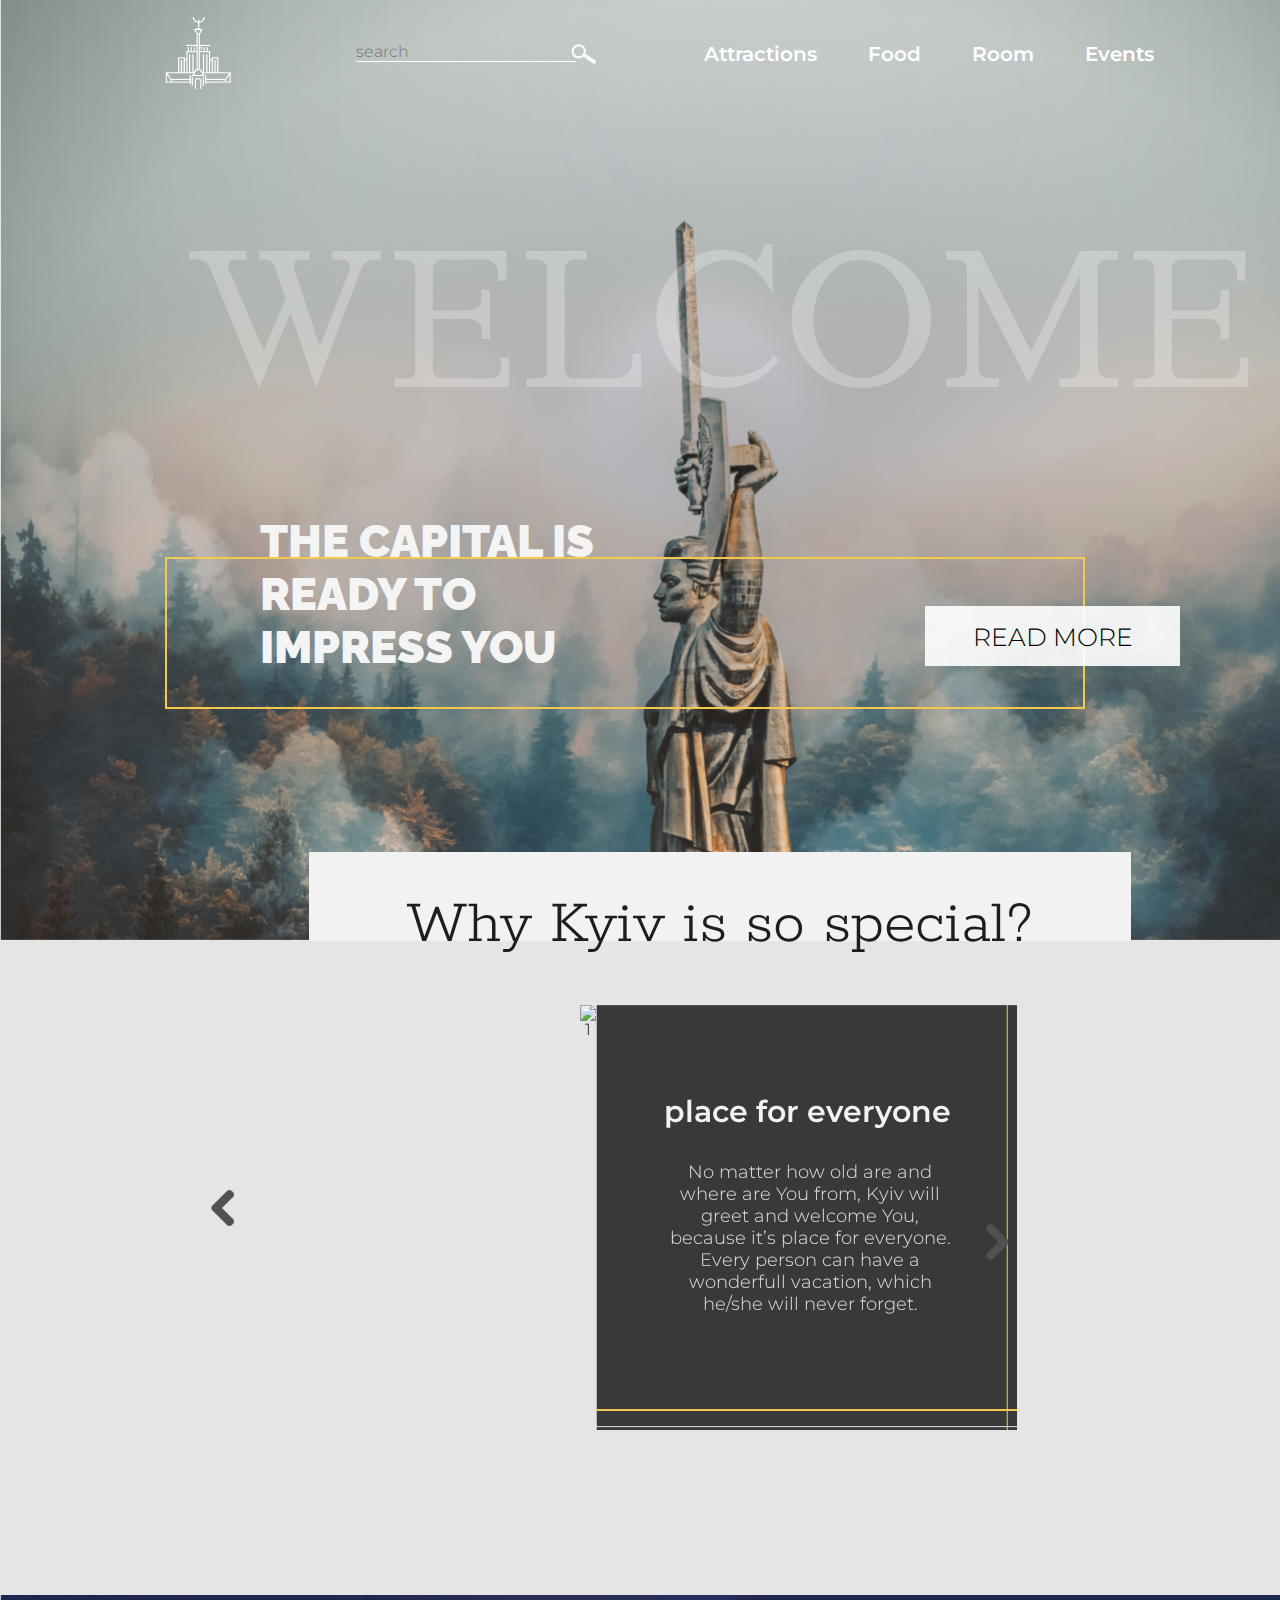
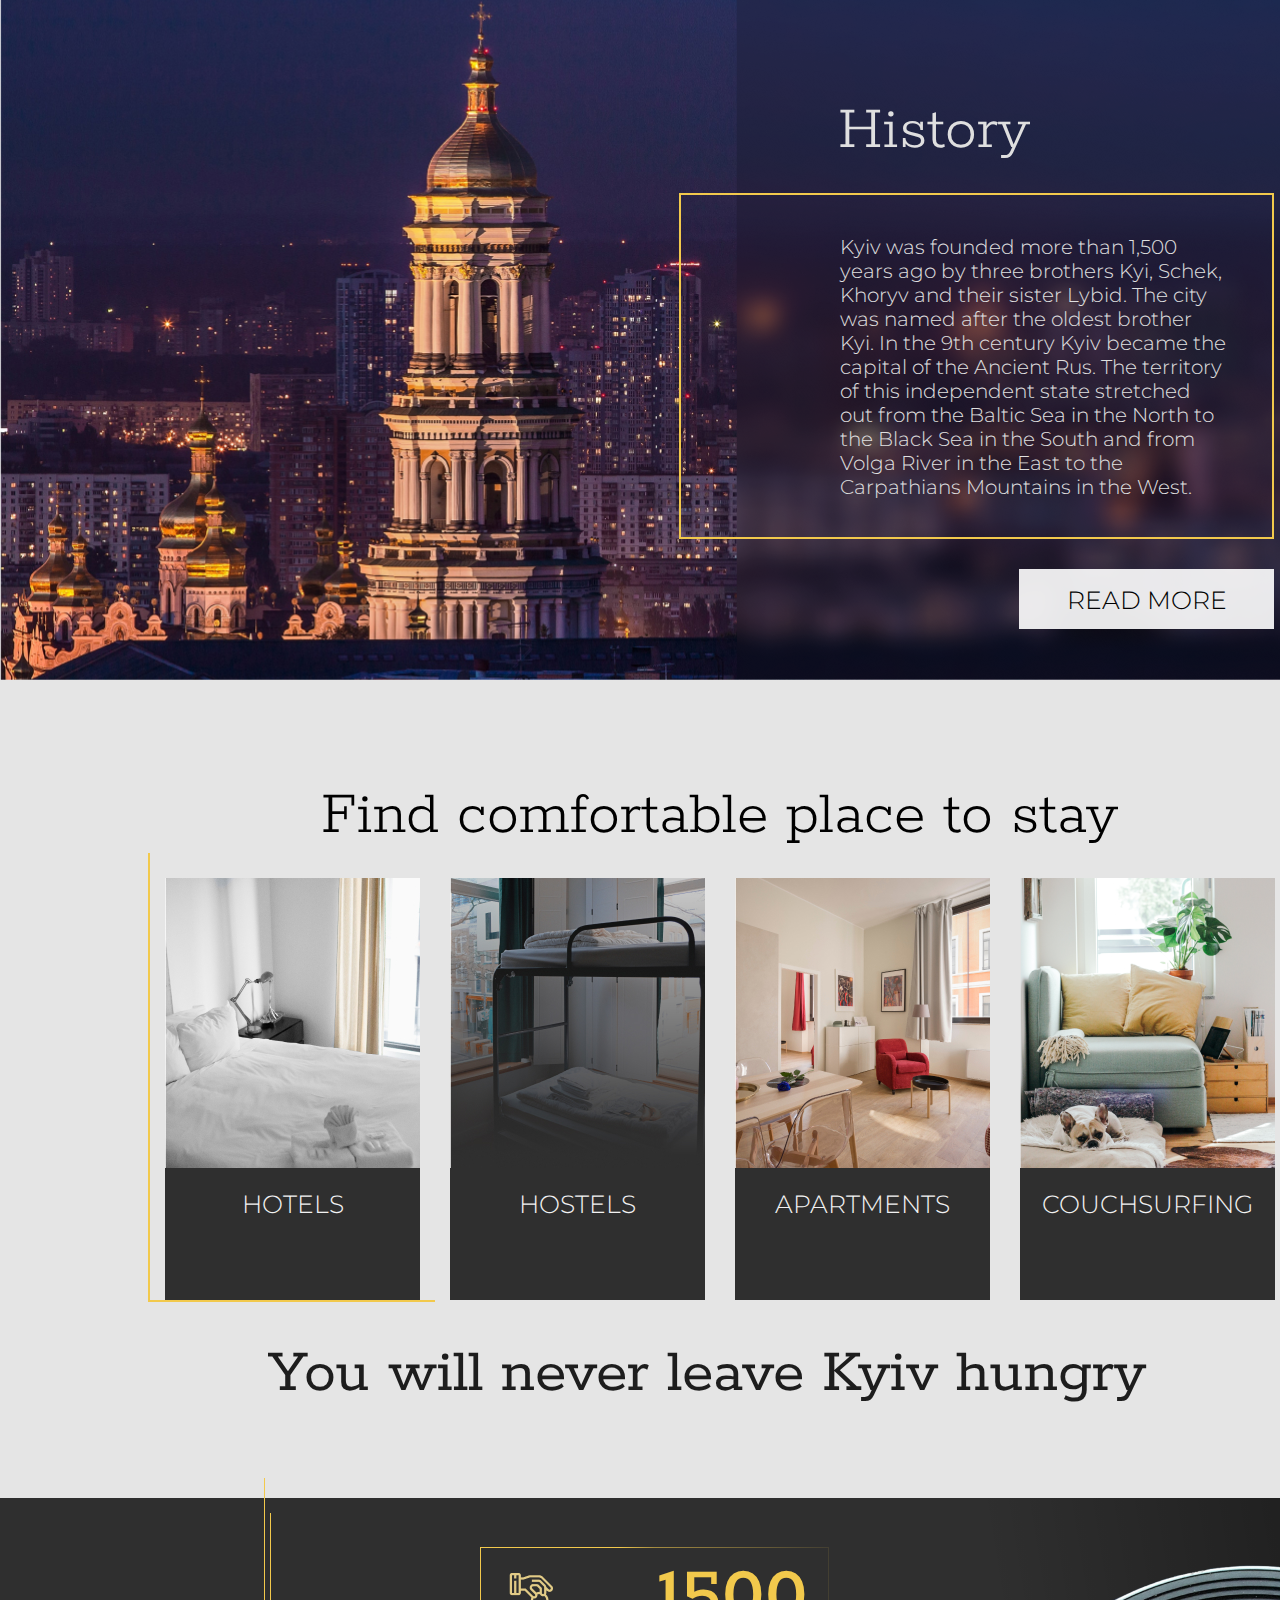
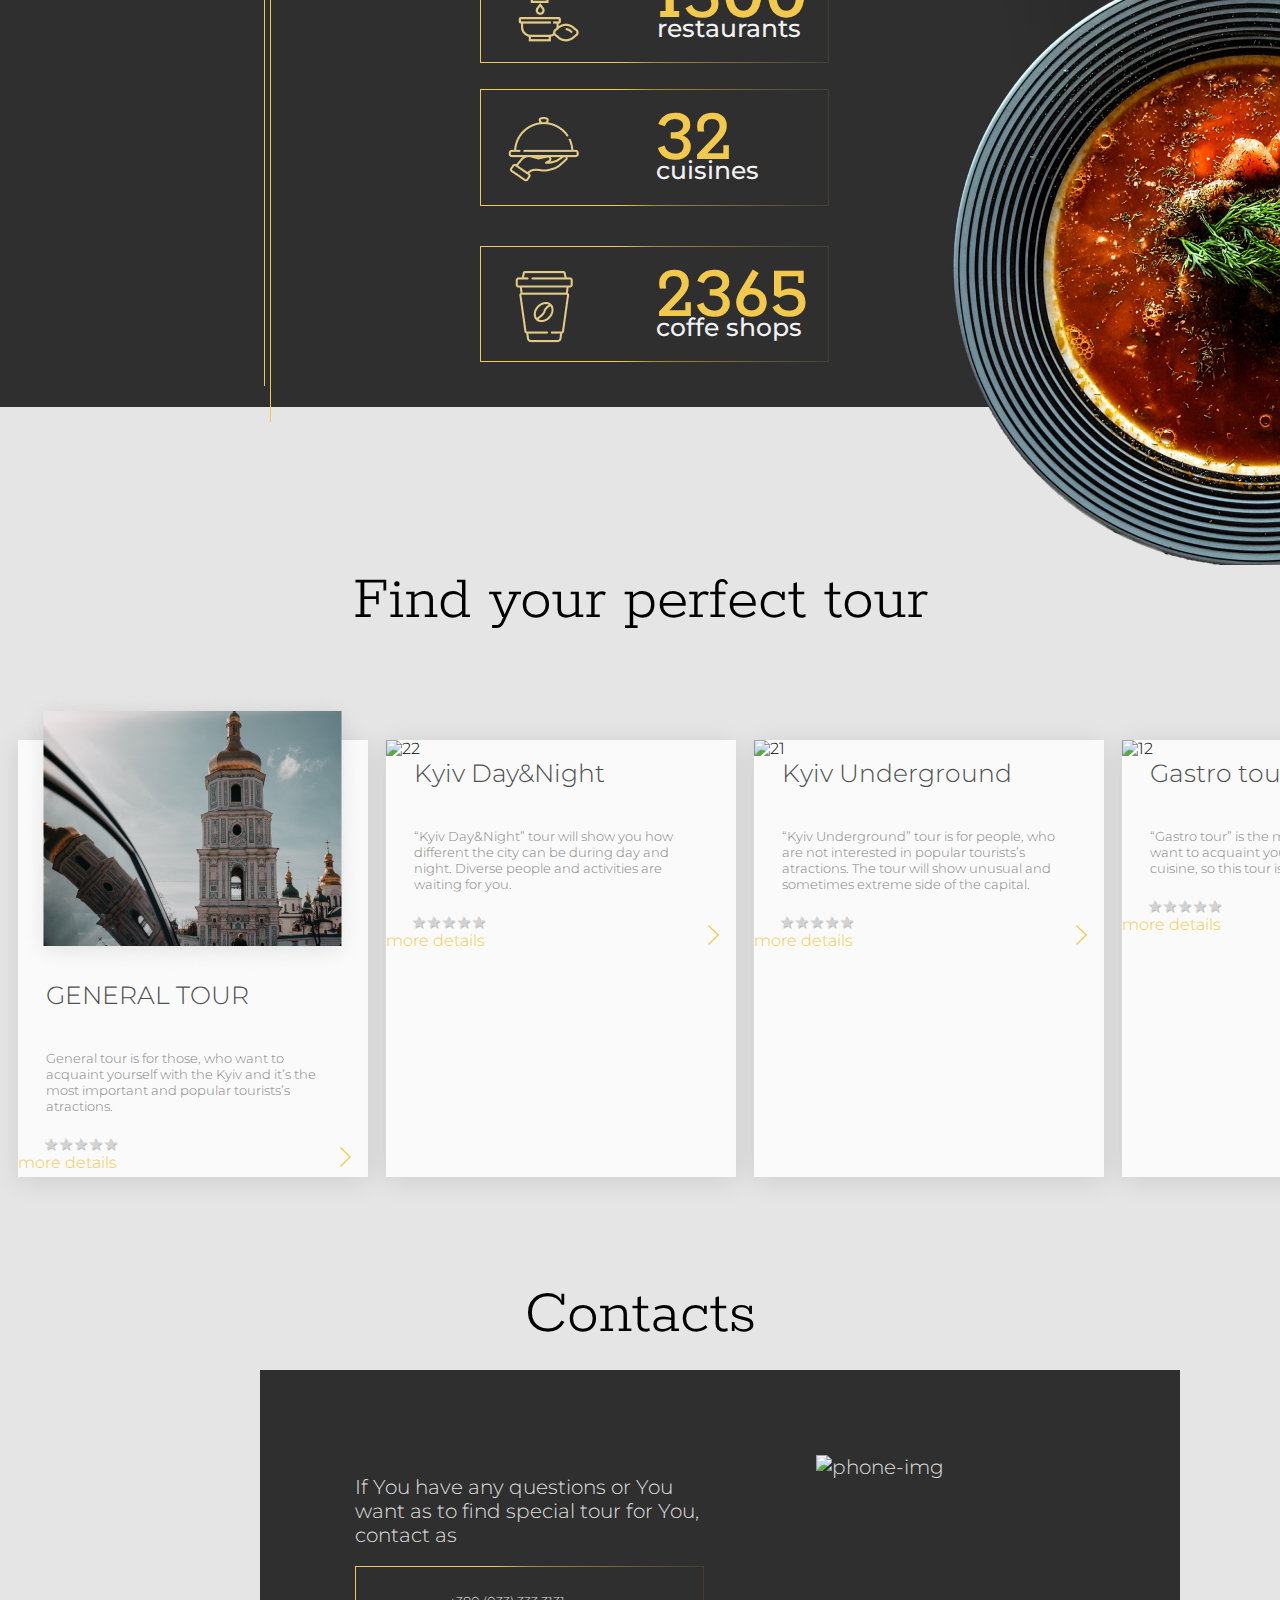
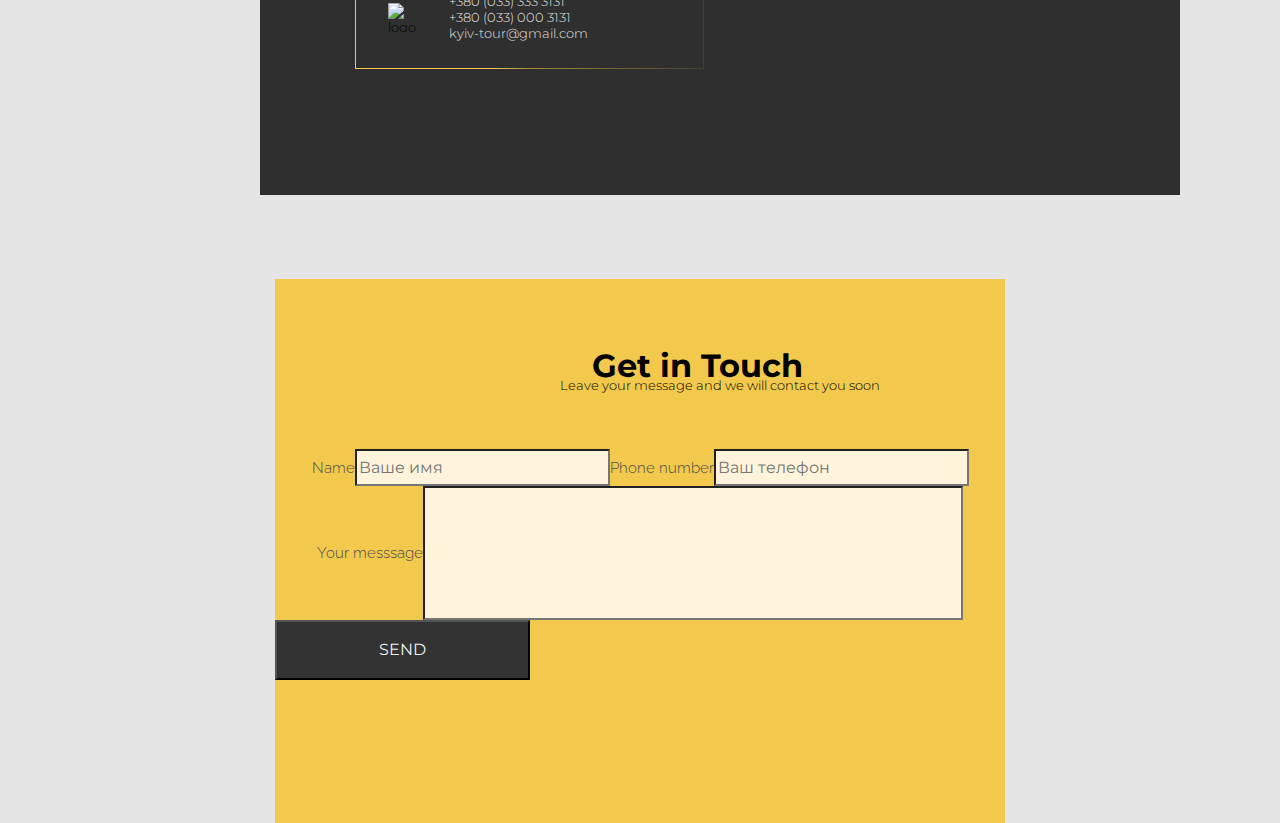
==== index.html @ 71dc0301 "contacts" ====
<!DOCTYPE html>
<html lang="en">

<head>
    <meta charset="UTF-8">
    <meta name="viewport" content="width=device-width, initial-scale=1.0">
    <title>Kyiv Page</title>
    <link rel="stylesheet" href="css/normalize.css">
    <link rel="stylesheet" href="css/slick.css">
    <link rel="stylesheet" href="css/fonts.css">
    <link rel="stylesheet" href="css/jquery.fancybox.min.css">
    <link
        href="https://fonts.googleapis.com/css2?family=Montserrat:wght@300&family=Raleway:wght@400;600;900&family=Rokkitt&family=Sawarabi+Mincho&display=swap"
        rel="stylesheet">
    <link rel="stylesheet" href="./css/style.css">
</head>

<body>
    <header class="header">
        <div class="header_top">
            <div class="container">
                <div class="header_content_inner">
                    <div class="header_logo">
                        <a href="#">
                            <img src="img/logo.png" alt="logo">
                        </a>
                    </div>
                    <div class="get-search">

                        <form class="button-search" maxlength="14" size="14" action="/search/" target="_blank">
                            <input type="hidden" name="searchid" value="808327">
                            <input type="search" name="text" required placeholder="search">
                        </form>
                    </div>
                    <nav class="menu">
                        <ul>
                            <li><a href="#">Attractions</a></li>
                            <li><a href="#">Food</a></li>
                            <li><a href="#">Room</a></li>
                            <li><a href="#">Events</a></li>
                        </ul>
                    </nav>
                    <a class="icon-call" href="tel:380977777777">
                        <img href="tel:380977777777" src="img/button-call.png" alt="phone">
                    </a>
                </div>
            </div>
        </div>
        <div class="header-content">
            <div class="welcome">
                welcome
            </div>
            <div class="welcome-descript">
                THE CAPITAL is ready to impress you
            </div>
            <!--<div class="welcome-descript-p2">
                ready to impress you
            </div>-->
        </div>
        <div class="border-yellow">
            <div data-fancybox data-src="#modal" href="javascript:;" class="default-btn">
                <a class="read-more">read more</a>
            </div>
        </div>
        <div class="header_bottom">
            <div class="header-bottom-text">Why Kyiv is so special?</div>
        </div>

    </header>
    <div class="benefits-kiev">
        <div class="benefits-slider-container">
            <div class="benefits-slider-1">
                <div class="benefits-inner">
                    <img src="../kiev-page/img/benefits-slider-1.jpg" alt="1">
                    <div class="yellow-lines">
                        <div class="benefits-slider-title">place for everyone </div>
                        <div class="benefits-slider-text">
                            No matter how old are and where are You from, Kyiv will greet and welcome You, because it’s
                            place for everyone. Every person can have a wonderfull vacation, which he/she will never
                            forget.
                        </div>
                    </div>
                </div>
            </div>
            <div class="benefits-slider-1">
                <img src="../kiev-page/img/benefits-slider-1.jpg" alt="2">
                <div class="benefits-inner">
                    <div class="yellow-lines">
                        <div class="benefits-slider-title">place for everyone </div>
                        <div class="benefits-slider-text">
                            No matter how old are and where are You from, Kyiv will greet and welcome You, because it’s
                            place for everyone. Every person can have a wonderfull vacation, which he/she will never
                            forget.
                        </div>
                    </div>
                </div>
            </div>
            <div class="benefits-slider-1">
                <img src="../kiev-page/img/benefits-slider-1.jpg" alt="3">
                <div class="benefits-inner">
                    <div class="yellow-lines">
                        <div class="benefits-slider-title">place for everyone </div>
                        <div class="benefits-slider-text">
                            No matter how old are and where are You from, Kyiv will greet and welcome You, because it’s
                            place for everyone. Every person can have a wonderfull vacation, which he/she will never
                            forget.
                        </div>
                    </div>
                </div>
            </div>
        </div>
    </div>
    <div class="history">
        <div class="history-content">
            <div class="history-title">
                History
            </div>
            <div class="history-text">
                Kyiv was founded more than 1,500 years ago by three brothers Kyi, Schek, Khoryv and their sister Lybid.
                The city was named after the oldest brother Kyi. In the 9th century Kyiv became the capital of the
                Ancient Rus. The territory of this independent state stretched out from the Baltic Sea in the North to
                the Black Sea in the South and from Volga River in the East to the Carpathians Mountains in the West.
            </div>
        </div>
        <div class="border-yellow-history">
            <div data-fancybox data-src="#modal" href="javascript:;" class="default-btn-history">
                <a class="read-more">read more</a>
            </div>
        </div>
    </div>
    <div class="booking">
        <div class="booking-inner">
            <div class="booking-header">Find comfortable place to stay</div>
            <div class="booking-list">
                <div class="booking-hotels">
                    <div class="booking-hotels-background"></div>
                    <a href="#" class="booking-hotels-footer"> hotels</a>
                </div>
                <div class="booking-hostels">
                    <div class="booking-hostels-background"></div>
                    <a href="#" class="booking-hostels-footer">hostels</a>
                </div>
                <div class="booking-apartments">
                    <p>523</p>
                    <div class="booking-apartments-background"></div>
                    <a href="#" class="booking-apartments-footer">apartments</a>
                </div>
                <div class="booking-couchsurfing">
                    <div class="booking-couchsurfing-background"></div>
                    <a href="#" class="booking-couchsurfing-footer">couchsurfing</a>
                </div>
            </div>
        </div>
    </div>
    <div class="borshch">

        <div class="borshch-inner">
            <div class="borshch-header">You will never leave Kyiv hungry</div>
            <div class="borshch-menu">
                <div class="borshch-inner-line"></div>
                <div class="borshch-inner-line-2"></div>
                <div class="restaurants-menu">
                    <div class="restaurants-logo">
                        <a href="#">
                            <img src="img/restaurant-img.png" alt="logo">
                        </a>
                        <div class="text-menu-borshch">
                            <a class="numberstyle">1500</a>
                            <a class="restaurants-menu-text">restaurants</a>
                        </div>
                    </div>
                </div>
                <div class="cuisines-menu">
                    <div class="restaurants-logo">
                        <a href="#">
                            <img src="img/cuisines-img.png" alt="logo">
                        </a>
                        <div class="text-menu-borshch">
                            <a class="numberstyle">32</a>
                            <a class="restaurants-menu-text">cuisines</a>
                        </div>
                    </div>
                </div>
                <div class="coffe-menu">
                    <div class="restaurants-logo">
                        <a href="#">
                            <img src="img/coffee-bean.png" alt="logo">
                        </a>
                        <div class="text-menu-borshch">
                            <a class="numberstyle">2365</a>
                            <a class="restaurants-menu-text">coffe shops</a>
                        </div>
                    </div>
                </div>
            </div>
        </div>
        <div class="borshch-img"></div>
    </div>
    <div class="tours">
        <div class="tours-list">Find your perfect tour</div>
        <div class="tours-inner">
            <div class="tours-list-content">
                <div class="container-general-tour">
                    <div class="general-tour-img"></div>
                    <div class="general-tour-bcgr"><img src="./img/general-tour-img.png" alt="">
                        <div class="general-tour-title">GENERAL TOUR</div>
                        <div class="general-tour-text">General tour is for those, who want to acquaint yourself with the
                            Kyiv and it’s the
                            most important and popular tourists’s atractions.</div>
                        <div class="btn-container">
                            <div class="rating-area">
                                <input type="radio" id="star-5" name="rating" value="5">
                                <label for="star-5" title="Оценка «5»"></label>
                                <input type="radio" id="star-4" name="rating" value="4">
                                <label for="star-4" title="Оценка «4»"></label>
                                <input type="radio" id="star-3" name="rating" value="3">
                                <label for="star-3" title="Оценка «3»"></label>
                                <input type="radio" id="star-2" name="rating" value="2">
                                <label for="star-2" title="Оценка «2»"></label>
                                <input type="radio" id="star-1" name="rating" value="1">
                                <label for="star-1" title="Оценка «1»"></label>
                            </div>
                            <div class="btn-details">more details <svg class="strelka-right-3" viewBox="0 0 5 9">
                                    <path
                                        d="M0.419,9.000 L0.003,8.606 L4.164,4.500 L0.003,0.394 L0.419,0.000 L4.997,4.500 L0.419,9.000 Z">
                                    </path>
                                </svg></div>
                        </div>
                    </div>
                </div>
            </div>
            <div class="kyiv-day-night">
                <div class="kyiv-day-nigh-bcgr"><img src="../kiev-page/img/kyiv-day-night.png" alt="22">
                    <div class="kyiv-day-night-title">Kyiv Day&Night</div>
                    <div class="kyiv-day-night-text">“Kyiv Day&Night” tour will show you how different the city can be
                        during day and night. Diverse people and activities are waiting for you.</div>
                    <div class="div"></div>
                    <div class="div"></div>
                    <div class="btn-container">
                        <div class="rating-area">
                            <input type="radio" id="star-5" name="rating" value="5">
                            <label for="star-5" title="Оценка «5»"></label>
                            <input type="radio" id="star-4" name="rating" value="4">
                            <label for="star-4" title="Оценка «4»"></label>
                            <input type="radio" id="star-3" name="rating" value="3">
                            <label for="star-3" title="Оценка «3»"></label>
                            <input type="radio" id="star-2" name="rating" value="2">
                            <label for="star-2" title="Оценка «2»"></label>
                            <input type="radio" id="star-1" name="rating" value="1">
                            <label for="star-1" title="Оценка «1»"></label>
                        </div>
                        <div class="btn-details">more details <svg class="strelka-right-3" viewBox="0 0 5 9">
                                <path
                                    d="M0.419,9.000 L0.003,8.606 L4.164,4.500 L0.003,0.394 L0.419,0.000 L4.997,4.500 L0.419,9.000 Z">
                                </path>
                            </svg></div>
                    </div>
                </div>

            </div>
            <div class="kyiv-underground">
                <div class="kyiv-underground-bcgr"><img src="../kiev-page/img/kyiv-underground.png" alt="21">
                    <div class="kyiv-underground-title">Kyiv Underground</div>
                    <div class="kyiv-underground-text">“Kyiv Underground” tour is for people, who are not interested in
                        popular tourists’s
                        atractions. The tour will show unusual and sometimes extreme side of the capital.

                    </div>
                    <div class="div"></div>
                    <div class="div"></div>
                    <div class="btn-container">
                        <div class="rating-area">
                            <input type="radio" id="star-5" name="rating" value="5">
                            <label for="star-5" title="Оценка «5»"></label>
                            <input type="radio" id="star-4" name="rating" value="4">
                            <label for="star-4" title="Оценка «4»"></label>
                            <input type="radio" id="star-3" name="rating" value="3">
                            <label for="star-3" title="Оценка «3»"></label>
                            <input type="radio" id="star-2" name="rating" value="2">
                            <label for="star-2" title="Оценка «2»"></label>
                            <input type="radio" id="star-1" name="rating" value="1">
                            <label for="star-1" title="Оценка «1»"></label>
                        </div>
                        <div class="btn-details">more details <svg class="strelka-right-3" viewBox="0 0 5 9">
                                <path
                                    d="M0.419,9.000 L0.003,8.606 L4.164,4.500 L0.003,0.394 L0.419,0.000 L4.997,4.500 L0.419,9.000 Z">
                                </path>
                            </svg></div>
                    </div>
                </div>

            </div>
            <div class="gastro-tour">
                <div class="gastro-tour-bcgr"><img src="../kiev-page/img/kyiv-day-night.png" alt="12">
                    <div class="gastro-tour-title">Gastro tour</div>
                    <div class="gastro-tour-text">“Gastro tour” is the most delicious one. If you want to acquaint
                        yourself with real
                        Ukrainian cuisine, so this tour is absolutely for you.

                    </div>
                    <div class="div"></div>
                    <div class="div"></div>
                    <div class="btn-container">
                        <div class="rating-area">
                            <input type="radio" id="star-5" name="rating" value="5">
                            <label for="star-5" title="Оценка «5»"></label>
                            <input type="radio" id="star-4" name="rating" value="4">
                            <label for="star-4" title="Оценка «4»"></label>
                            <input type="radio" id="star-3" name="rating" value="3">
                            <label for="star-3" title="Оценка «3»"></label>
                            <input type="radio" id="star-2" name="rating" value="2">
                            <label for="star-2" title="Оценка «2»"></label>
                            <input type="radio" id="star-1" name="rating" value="1">
                            <label for="star-1" title="Оценка «1»"></label>
                        </div>
                        <div class="btn-details">more details</div>
                        <div class="btn-details-arrow"> <svg class="strelka-right-3" viewBox="0 0 5 9">
                                <path
                                    d="M0.419,9.000 L0.003,8.606 L4.164,4.500 L0.003,0.394 L0.419,0.000 L4.997,4.500 L0.419,9.000 Z">
                                </path>
                            </svg></div>

                    </div>

                </div>

            </div>
        </div>
    </div>
    <div class="contacts-content">
        <div class="contacts33">
            <div class="contacts">Contacts</div>
            <div class="contacts-container-text">
                <div class="contacts-text"> <img src="../kiev-page/img/tell-for-contacts.png" alt="phone-img">
                    If You have any questions or You want as to find special tour for You,
                    contact as
                </div>
                <div class="contacts-help"> <img src="../kiev-page/img/contacts-icons-logo.png" alt="logo">
                    <div class="contacts-help-inner">

                        <div class="contacts-text-phone1"><a href="tel:+380 (033) 333 3131">+380 (033) 333 3131</a>
                        </div>
                        <div class="contacts-text-phone2"><a href="tel:+380 (033) 000 3131">+380 (033) 000 3131</a>
                        </div>
                        <div class="contacts-text-mail"><a href="mailto:kyiv-tour@gmail.com">kyiv-tour@gmail.com</a>
                        </div>
                    </div>
                </div>
            </div>

        </div>

    </div>
    <div class="form-container">
        <form class="form-one">
            <div class="form-title">
                <legend>
                    <h1>Get in Touch</h1>
                    <h2>Leave your message and we will contact you soon</h2>
                </legend>
            </div>
            <div class="form-container">
                <div class="modal-column">
                    <div class="modal-user-name"><label for="name">Name</label><input type="text"
                            placeholder="Ваше имя">
                    </div>
                    <div class="modal-phone-number"><label for="name">Phone number</label><input type="text"
                            placeholder="Ваш телефон"></div>
                </div>
                <div class="modal-message"><label for="Your messsage">Your messsage</label><input type="text"
                        placeholder="">
                </div>
                <div class="modal-submit">
                    <input type="submit" value="send">
                </div>
            </div>
        </form>
    </div>
</body>


<div id="modal">
    <form class="form-one">
        <legend>
            <h1>Get in Touch</h1>
            <h2>Leave your message and we will contact you soon</h2>
        </legend>
        <div class="modal-column">
            <div class="modal-user-name"><label for="name">Name</label><input type="text" placeholder="Ваше имя">
            </div>
            <div class="modal-phone-number"><label for="name">Phone number</label><input type="text"
                    placeholder="Ваш телефон"></div>
        </div>
        <div class="modal-message"><label for="Your messsage">Your messsage</label><input type="text" placeholder="">
        </div>
        <div class="modal-submit">
            <input type="submit" value="send">
        </div>
    </form>
</div>

<script src="https://ajax.googleapis.com/ajax/libs/jquery/3.4.1/jquery.min.js">
</script>
<script src="js/jquery.fancybox.min.js"></script>
<script src="js/slick.min.js"></script>
<script src="js/main.js"></script>

</html>
---- css/fonts.css ----
@font-face {
  font-family: 'icomoon';
  src:  url('fonts/icomoon.eot?vzy0vd');
  src:  url('fonts/icomoon.eot?vzy0vd#iefix') format('embedded-opentype'),
    url('fonts/icomoon.ttf?vzy0vd') format('truetype'),
    url('fonts/icomoon.woff?vzy0vd') format('woff'),
    url('fonts/icomoon.svg?vzy0vd#icomoon') format('svg');
  font-weight: normal;
  font-style: normal;
  font-display: block;
}

[class^="icon-"], [class*=" icon-"] {
  /* use !important to prevent issues with browser extensions that change fonts */
  font-family: 'icomoon' !important;
  speak: none;
  font-style: normal;
  font-weight: normal;
  font-variant: normal;
  text-transform: none;
  line-height: 1;

  /* Better Font Rendering =========== */
  -webkit-font-smoothing: antialiased;
  -moz-osx-font-smoothing: grayscale;
}

.icon-telegram:before {
  content: "\e900";
}
.icon-arrow_forward_ios:before {
  content: "\e901";
}
.icon-arrow_back_ios:before {
  content: "\e902";
}
.icon-search:before {
  content: "\e903";
}
.icon-star-empty:before {
  content: "\e9d7";
}
.icon-star-full:before {
  content: "\e9d9";
}
.icon-facebook2:before {
  content: "\ea91";
}
.icon-instagram:before {
  content: "\ea92";
}
---- css/style.css ----
*{
    box-sizing: border-box;
}
body{
    font-family: 'Montserrat', sans-serif;
    font-style: normal;
    font-weight: 300;
    background: #E5E5E5;
    max-width: 1440px;
    user-select: none;
}
a {
    text-decoration: none;
    display: inline-block;
}
ul,
li{
    list-style: none;
    margin: 0;
    padding: 0;
}
.container{
    margin: 0 auto;

    /*font-family: 'Montserrat', sans-serif;
font-family: 'Raleway', sans-serif;
font-family: 'Sawarabi Mincho', sans-serif;
font-family: 'Rokkitt', serif;*/
}
.header{
    background-image: url(../img/header-bcgr.jpg);
    width: 1440px;
    background-repeat: no-repeat;/* чтобы картинка не повторялась*/
    background-size: cover;/* не расстягивалась*/
    background-position:center;
   /* max-height: 940px;
    background-size: 1440px;
    */
    background-size:100%;
    height: 940px;
}
.menu{
 padding-right: 164px;
 display: inline-block;
 padding-top: 43px;
}
.header_content_inner{
display: flex;
justify-content: space-between;
}
.header_logo{
    padding: 17px 125px 5px 165px;
}
.menu li{
    display: inline-block;
}
.menu li + li{
    padding-left: 51px;
}
.menu ul{
    display: flex;
}
.menu a{
    font-weight: 600;
    font-size: 20px;
    line-height: 23px;
    color: #FFFFFF;
    border-bottom :1px solid transparent;
    padding: 0;
    transition: all .2s;
}
.menu a:hover{
    border-color: #fff500;
    padding: 0px ;
}
.icon-call img{
    padding: 43px 165px 5px 0px;
    text-align: center;
}
.get-search{
    padding: 43px 128px 5px 0;
    background: url('../img/search.png') no-repeat scroll 67% 55%;
}
.button-search {
    display: inline-block;
    border-bottom: 1px solid #FFFFFF;
  }
.button-search input {
    all: unset;
  }
input[type="search"]::-ms-clear { /* нестандартный псевдоэлемент IE */ 
    display: none;
  }
input[type="search"]::-webkit-search-cancel-button { /* нестандартный псевдоэлемент WebKit/Blink, но Esc по-прежнему будет удалять раннее введённый текст */ 
    display: none;
  }
.welcome{
font-family: 'Sawarabi Mincho', sans-serif;
font-size: 185.213px;
line-height: 274px;
text-align: center;
text-transform: uppercase;
position: relative;
padding: 90px 165px 0px;
color: rgba(255, 255, 255, 0.25);
}
.welcome-descript{
position: absolute;
width: 350px;
height: 158.99px;
left: 260px;
top: 515px;
font-family: 'Raleway', sans-serif;
font-weight: 900;
font-size: 45px;
line-height: 53px;
text-transform: uppercase;
color: #F4F4F4;
}
.border-yellow{
border: 2px solid #F2C94C;
box-sizing: border-box;
height: 152px;
margin-left: 165px;
margin-right: 355px;
margin-top: 94px;
}
.default-btn{
position: absolute;
width: 255px;
height: 60px;
left: 925px;
top: 606px;
background: rgba(255, 255, 255, 0.9);
}
#modal{/*  используется для вызова бесплатной консультации при использовании сайта fancybox*/
    display: none;
}
.read-more{
width: 255px;
height: 28.67px;
left: 925px;
top: 622px;
font-family: 'Montserrat', sans-serif;
font-weight: 300;
font-size: 25px;
line-height: 30px;
text-align: center;
text-transform: uppercase;
padding: 16px 0px;
}
.header_bottom{
position: absolute;
width: 821.96px;
height: 88.74px;
left: 309px;
top: 852px;
background: #F2F2F2;
}
.header-bottom-text{
font-family: 'Rokkitt', serif;
font-size: 64px;
line-height: 73px;
color: #1D1D1D;
text-align: center;
padding-top: 37px;
}
.benefits-kiev{
height: 590px;
}
.benefits-slider-container{
    position: relative;
    margin: 65px 263px 101px 260px;
    display: flex;
}
.benefits-slider-container img{
    right: 445px;
    position: absolute;
}
.benefits-slider-1{
    /*background-image: url(../img/benefits-slider-1.jpg);*/
    background-repeat: no-repeat;/* чтобы картинка не повторялась*/
    background-size: cover;/* не расстягивалась*/
    background-position:center;
    min-height: 421px;
    text-align: center;
    margin: auto;
}
.benefits-inner{
    position: relative;
   background-image: url(../img/shadow-slider.png); 
   min-height: 420px;
   width: 445px;
   margin-left: 359px;
}
.yellow-lines{
    
background-image: url(../img/yellow-lines.png);
padding-bottom: 55px;
position: relative;
}
/*.benefits-slider-1,.benefits-slider-2,.benefits-slider-3,.benefits-slider-4{
    background-position:center;
    min-height: 420px;
    max-width: 445px;
    text-align: center;
    background-color: violet;
    margin: 17px;

}
.benefits-slider-1:hover,.benefits-slider-2:hover,.benefits-slider-3:hover,.benefits-slider-4:hover{
    width: 200px;
    height: 200px;
    background-color: tomato;
}*/
.benefits-slider-title{
height: 68.87px;
font-weight: 600;
font-size: 30px;
color: #F2F2F2;
text-align: center;
padding: 90px 88px 5px 65px;
}
.benefits-slider-text{
    font-size: 18px;
    line-height: 22px;
    color: #E0E0E0;
    padding: 61px 82px 60px 65px;
    
}
.slick-slider{}
/* Слайдер запущен */
.slick-slider.slick-initialized{}
/* Слайдер с точками */
.slick-slider.slick-dotted{}
/* Ограничивающая оболочка */
.slick-list {
    overflow: hidden;
}
/* Лента слайдов */
.slick-track{
    display: flex;
}
/* Слайд */
.slick-slide{
position: relative;
opacity: 0.7;
transition: all 0.3s ease 0s;/*плавно переходить слайд один на інший*/
}
/* Слайд активный (показывается) */
.slick-slide.slick-active{
    opacity: 1;
}
/* Слайд основной */
.slick-slide.slick-current{
    padding: 0px 50px;
}
/* Слайд по центру */
.slick-slide.slick-center{}
/* Клонированный слайд */
.slick-slide.slick-cloned{}
/* Стрелка */
.slick-arrow{
    height: 70px;
    width: 40px;
    position: absolute;
    top: 50%;
    z-index: 10;
    border: inherit;
}
/* Стрелка влево */

.benefits-slider-container .slick-arrow.slick-prev{
    position: absolute;
    left: 0;
    background: url("../img/arrow_left.png") 0 0 / 120% no-repeat; 
    width: 40px;
    height: 70px; 
    left: -64px;
;  
}
/* Стрелка вправо */
.benefits-slider-container .slick-arrow.slick-next{
    position: absolute;
    right: 0;
    background: url("../img/arrow_right.png") 0 0 / 120% no-repeat;
    margin-right: 6px;
}
/* Стрелка не активная */
.slick-arrow.slick-disabled{}
/* Точки (булиты) */
.benefits-slider-container .slick-dots{
    display: flex;
    align-items: center;
    justify-content:center;
}
.benefits-slider-container .slick-dots li{
    list-style: none;
    margin: 0px 10px;
}
/* Активная точка */
.slick-dots li.slick-active button{
    background-color:transparent;
    border: 1px solid #fff;

}
/* Элемент точки */
.benefits-slider-container .slick-dots button{
    font-size: 0;
    width: 10px;
    height: 10px;
    background-color: rgba(255, 255, 255, 0.726);
    border-radius: 50%;
    border: 0px;
}
 .slick-prev.slick-arrow{
    position: absolute;
    top: 42%;
    z-index: 3;
    height: 30px;
    width: 16px;
    margin-left: 5px;}
/*.slick-prev.slick-arrow:before{
    content: "\e901";
    position: absolute;
    color: red;
}
.slick-next.slick-arrow{
    position: relative;
    content: "\e901";
    font-family: 'icomoon';
    color: #fff500;
    height: 30px;
    width: 16px;
    top: 42%;
    z-index: 3;
    border: 1px solid #fff;
    background-color: inherit;

}
.slick-button.slick-disabled{
    cursor: pointer;
    background-color: transparent;/*стрелочки
}*/
.history{/*раздел HISTORY*/
    background-image: url(../img/history-backgr.jpg);
    background-repeat: no-repeat;/* чтобы картинка не повторялась*/
    background-size: cover;/* не расстягивалась*/
    background-position:center;
    background-size:100%;
    width: 1443px;
    height: 685px;
    margin: auto;

}
.history-content{
    background-image: url(../img/shadow-history-block.png);
    height: 684px;
    width: 707px;
    margin-left: 736px;
}
.history-title{
    position: absolute;
    font-family: 'Rokkitt', serif;
    font-size: 64px;
    line-height: 73px;
    color: #DFDFDF;
    padding: 100px 408px 29px 102px;
}
.history-text{
    position: absolute;
    width: 387.58px;
    height: 214.19px;
    left: 745px;
    top: 1779px;
    font-size: 20px;
    line-height: 24px;
    color: #E0E0E0;
    margin: 56px 214px 219px 95px;
}
.border-yellow-history{
position: absolute;
width: 595.48px;
height: 345.71px;
left: 679px;
top: 1793px;
border: 2px solid #F2C94C;
box-sizing: border-box;
}
.default-btn-history{
    width: 255px;
    height: 60px;
    background: rgba(255, 255, 255, 0.9);
    margin: 30px 167px 51px 285px;
    margin: 374px 175px 51px 338px;
}
.default-btn-history:hover,.default-btn:hover{
    cursor: pointer;
}
.booking{
    height: 730px;
    width: 1440px;
}
.booking-inner{
    position: absolute;
    font-family: 'Rokkitt', serif;
    font-size: 64px;
    line-height: 73px;
    text-align: center;
    padding: 100px 155px 0px 148px;

}
.booking-list{
    display: flex;
    font-size: 25px;
}
.booking-list div{
    padding: 25px 15px 0px 15px;
}
.booking-hotels-background{
    background-image: url(../img/hotel.jpg);
    width: 255px;
    height: 290px;
}
.booking-hotels:hover,.booking-hostels:hover, .booking-couchsurfing:hover, .booking-apartments:hover{
    filter: brightness(50%)
}
.booking-hotels{
border-left: 2px solid #F2C94C;
border-bottom: 2px solid #F2C94C;
}
.booking-hotels-footer, .booking-hostels-footer, .booking-apartments-footer, .booking-couchsurfing-footer{
background-color: #2F2F2F;
height: 132px;
font-family: 'Montserrat', sans-serif;
text-transform: uppercase;
color: #F2F2F2;
width: 255px;
}

.booking-hotels-footer:hover, .booking-hostels-footer:hover, .booking-apartments-footer:hover, .booking-couchsurfing-footer:hover{
border-left: 2px solid #F2C94C;
border-bottom: 2px solid #F2C94C;
}
/**.booking-hotels-background:hover, .booking-hostels-background:hover, .booking-apartments-background:hover, .booking-couchsurfing-background:hover{
    background: linear-gradient(0deg, #2F2F2F 4.29%, rgba(133, 122, 122, 0.027) 100%);
    background-image: url(../img/hostels.jpg);
}**/
.booking-hostels-background{
    background-image: url(../img/hostels.jpg);
    width: 255px;
    height: 290px;
}
.booking-apartments-background{
background-image: url(../img/apartments.jpg);
    width: 255px;
    height: 290px;
}
.booking-couchsurfing-background{
    background-image: url(../img/couchsurfing.png);
    width: 255px;
    height: 290px; 
}
.booking-apartments-footer{
    text-align: inherit;
}
.booking-apartments>p{
    opacity: 0;
    left: 810px;
    position: absolute;
    font-size: 77.8106px;
    line-height: 88px;
    text-transform: uppercase;
    color: #F2C94C;
    }
.booking-apartments:hover>p{
   opacity: 1;
   background: rgba(0, 0, 0, 0.5);
    left: 810px;
    
    font-size: 77.8106px;
    line-height: 88px;
    text-transform: uppercase;
    color: #F2C94C;

}
.borshch{
    height: 755px;
}
.borshch-inner-line{
    border-left: 1px solid #F2C94C;
    z-index: 999999;
    height: 508px;
    position: absolute;
    left: 26.7%;
    margin-left: -3px;
    margin-top: -20px;
/**width: 508.86px;
height: 0px;
left: 264px;
top: 3579px;
border: 2px solid #F2C94C;
transform: rotate(-90deg);**/
}
.borshch-inner-line-2{
    border-left: 1px solid #F2C94C;
    z-index: 999999;
    height: 509px;
    position: absolute;
    left: 27%;
    margin-left: -2px;
    margin-top: 15px;
}
.borshch-header{
position: absolute;
left: 268px;
font-family: 'Rokkitt', serif;
font-weight: normal;
font-size: 64px;
text-align: center;
color: #1D1D1D;
margin-top: -72px;
}
.borshch-menu{
background: linear-gradient(260.85deg, #000000 -31.13%, rgba(0, 0, 0, 0) 27.52%), #2F2F2F;
position: absolute;
width: 1600px;
height: 508.86px;
left: -160px;
top: 3098px;
}
.restaurants-menu, .cuisines-menu, .coffe-menu{
border: 1px outset #F2C94C;
border-image:  linear-gradient( 90deg,rgba(242, 201, 76, 1),rgba(242, 201, 76, 1),rgba(242, 201, 76, 1),rgba(242, 201, 76, 1),rgba(242, 201, 76, 1),rgba(242, 201, 76, 0.6),rgba(242, 201, 76, 0.5),rgba(242, 201, 76, 0.4),rgba(242, 201, 76, 0.3),rgba(242, 201, 76, 0.2), rgba(242, 201, 76, 0.1)) ;
border-spacing: 37px;
border-image-slice: 1;
width: 348.71px;
height: 116.33px;
left: 451px;
top: 3147px;
}
.text-menu-borshch{
display: inline-block;
vertical-align: top;
padding-top: 35px;
padding-left: 70px;
}
.restaurants-menu{
margin: 49px 25px 0 640px;
}
.restaurants-menu-text{
position: absolute;
font-weight: 500;
font-size: 25px;
line-height: 30px;
color: #F2F2F2;
}
.restaurants-logo{
font-family: 'Montserrat', sans-serif;
font-style: normal;
font-weight: 500;
font-size: 25px;
line-height: 30px;
color: #F2F2F2;
}
.cuisines-menu{
margin: 26px 25px 40px 640px;
}
.coffe-menu{
margin: 35px 25px 48px 640px;
}
.numberstyle{
display: flex;
font-family: 'Rokkitt', serif;
font-size: 77.8106px;
color: rgba(242, 201, 76, 1);
}
.borshch-img{
background-image: url(../img/borshch.png);
background-repeat: no-repeat;/* чтобы картинка не повторялась*/
height: 600px;
position: relative;
left: 950px;
top: 155px;
}
.borshch img{
    margin-top: 24px;
    margin-left: 27px;
    margin-bottom: 18px;
    margin-right: 0px;
}
.tours{
max-height: 735px;
}
.tours-inner{
    display: flex;
    margin-bottom: 102px;
}
.tours-list{
font-family: 'Rokkitt', serif;
font-size: 64px;
line-height: 73px;
text-align: center;
padding-bottom: 102px;
}
.tours-list-content{
}
.general-tour-bcgr, .kyiv-day-nigh-bcgr, .kyiv-underground-bcgr, .gastro-tour-bcgr{/*фон для раздела*/
width: 350px;
height: 437.24px;
left: 164.71px;
top: 4056px;
background: #FAFAFA;
box-shadow: 0px 4px 25px rgba(0, 0, 0, 0.1);
}
.general-tour-bcgr >img, .kyiv-day-nigh-bcgr >img, .kyiv-underground-bcgr >img,.gastro-tour-bcgr >img {
    position: inherit;
    margin-top: -50px;
}
.general-tour-bcgr, .kyiv-underground-bcgr{ 
margin-right: 18px;
margin-left: 18px;
}
.kyiv-day-night-top{
font-size: 25px;
line-height: 30px;
display: flex;
align-items: center;
text-align: center;
}
.general-tour-title, .kyiv-day-night-title, .kyiv-underground-title, .gastro-tour-title{
font-family: 'Montserrat', sans-serif;
font-size: 25px;
line-height: 30px;
display: flex;
align-items: center;
text-align: center;
color: #4F4F4F;
padding: 0px 30px 20px 28px;
}
.general-tour-text, .kyiv-day-night-text, .kyiv-underground-text, .gastro-tour-text{
font-size: 13px;
line-height: 16px;
color: #828282;
padding: 20px 30px 20px 28px;
}
.btn-container{
    width: calc(100%/3);
}
.btn-details{
 cursor: pointer;
 color: #F2C94C;

}
svg.strelka-right-3{
    margin-top: -48px;

}
.rating-area {
	overflow: hidden;
	width: 100px;
}
.rating-area:not(:checked) > input {
	display: none;
}
.rating-area:not(:checked) > label {
	float: right;
	width: 15px;
	padding: 0;
	cursor: pointer;
	font-size: 17px;
	line-height: 20px;
	color: lightgrey;
	text-shadow: 1px 1px #bbb;
}
.rating-area:not(:checked) > label:before {
	content: '★';
}
.rating-area > input:checked ~ label {
	color: gold;
	text-shadow: 1px 1px #c60;
}
.rating-area:not(:checked) > label:hover,
.rating-area:not(:checked) > label:hover ~ label {
	color: gold;
}
.rating-area > input:checked + label:hover,
.rating-area > input:checked + label:hover ~ label,
.rating-area > input:checked ~ label:hover,
.rating-area > input:checked ~ label:hover ~ label,
.rating-area > label:hover ~ input:checked ~ label {
	color: gold;
	text-shadow: 1px 1px goldenrod;
}
.rate-area > label:active {
	position: relative;
}
.tours-list-content .slick-arrow.slick-prev{
    position: absolute;
    left: 0;
    background: url("../img/arrow_left.png") 0 0 / 120% no-repeat; 
    width: 40px;
    height: 70px; 
    left: -64px;
;  
}
.tours-list-content{
    display: flex;
}
.contacts-content{
    height: 600px;
}
.contacts{
    TEXT-ALIGN: center;
    font-family: Rokkitt,sans-serif;
    font-size: 64px;
}
.contacts-text{
    margin: 105px 0px 0px 95px;
    width: 350px;
    height: 90.52px;
    font-size: 20px;
    line-height: 24px;
    color: #E0E0E0;
}
.contacts-text img{
    position: absolute;
    margin-left: 461px;
    margin-top: -20px;
}
.contacts-container-text{
    position: absolute;
width: 920px;
height: 425.28px;
left: 260px;
top: 4570px;

background: #2F2F2F;
}
.contacts-help{
    font-family: Montserrat, sans-serif;
    font-size: 13px;
    line-height: 16px;
}
.contacts-help a{ 
    color: #E0E0E0;
    line-height: 1px;
}
.contacts-help{
    display: flex;
    margin-left:95px;
    border: 1px outset #F2C94C;
border-image:  linear-gradient( 90deg,rgba(242, 201, 76, 1),rgba(242, 201, 76, 1),rgba(242, 201, 76, 1),rgba(242, 201, 76, 1),rgba(242, 201, 76, 1),rgba(242, 201, 76, 0.6),rgba(242, 201, 76, 0.5),rgba(242, 201, 76, 0.4),rgba(242, 201, 76, 0.3),rgba(242, 201, 76, 0.2), rgba(242, 201, 76, 0.1)) ;
border-spacing: 37px;
border-image-slice: 1;
width: 348.71px;
height: 103px;
align-items: center;
}
.contacts-help img{
    height: 29px;
    /* margin-top: -21px; */
    width: 29px;
    margin: 32px;
}
.form-one{
    background: #F2C94C;
    width: 730px;
    height: 543.81px;
    text-align: center;
    display: block;
    margin-left: auto;
    margin-right: auto
}
.form-one h1{
    position: absolute;
    height: 70.78px;
    left: 592px;
    top: 5109px;
    font-family: Montserrat, sans-serif;
    font-size: 25px;
    line-height: 30px;
    display: flex;
    align-items: center;
    font-size: 2em;
    margin: 0.67em 0;
}
.form-one h2{
    position: absolute;
    width: 350px;
    left: 545px;
    top: 5166px;
    font-weight: 300;
    font-size: 13px;
    line-height: 16px;
}
.form-title{
    height: 170px;
}
/* Стрелка вправо */
.tours-list-content .slick-arrow.slick-next{
    position: absolute;
    right: 0;
    background: url("../img/arrow_right.png") 0 0 / 120% no-repeat;
    margin-right: 6px;
}
.strelka-right-3 {
    margin: 20px 310px;
    width: 35px;
    height: 20px;
    cursor: pointer;
}
.strelka-right-3 path{
    fill: #F2C94C;
    transition: fill 0.5s ease-out;
}
.strelka-right-3:hover path{
    fill: #000;
}
.yellow-form{
    display: block;
    margin-left: auto;
    margin-right: auto
}
.fancybox-content{ /* форма для заполнения данных*/
    display: inline-block;
    position: absolute;
    width: 730px;
    height: 543.81px;
    left: 352px;
    background: rgb(242, 201, 76)
}
.modal-column{
 display: inline-flex;
}

.modal-phone-number input, .modal-user-name input{
    width: 255px;
    height: 37.06px;
    background: rgba(255, 255, 255, 0.8);
}
.modal-message input{
width: 540px;
height: 133.73px;
background: rgba(255, 255, 255, 0.8);
}
.modal-phone-number label, .modal-user-name label, .modal-message label{
font-family: Raleway, sans-serif;
font-size: 15px;
line-height: 13px;
color: #4F4F4F;
}
.modal-submit{
background: #333333;
width: 255px;
height: 60px;
}
.modal-submit input {
width: 255px;
height: 60px;
background: #333333;
text-transform: uppercase;
color:rgba(242, 242, 242, 1)
}
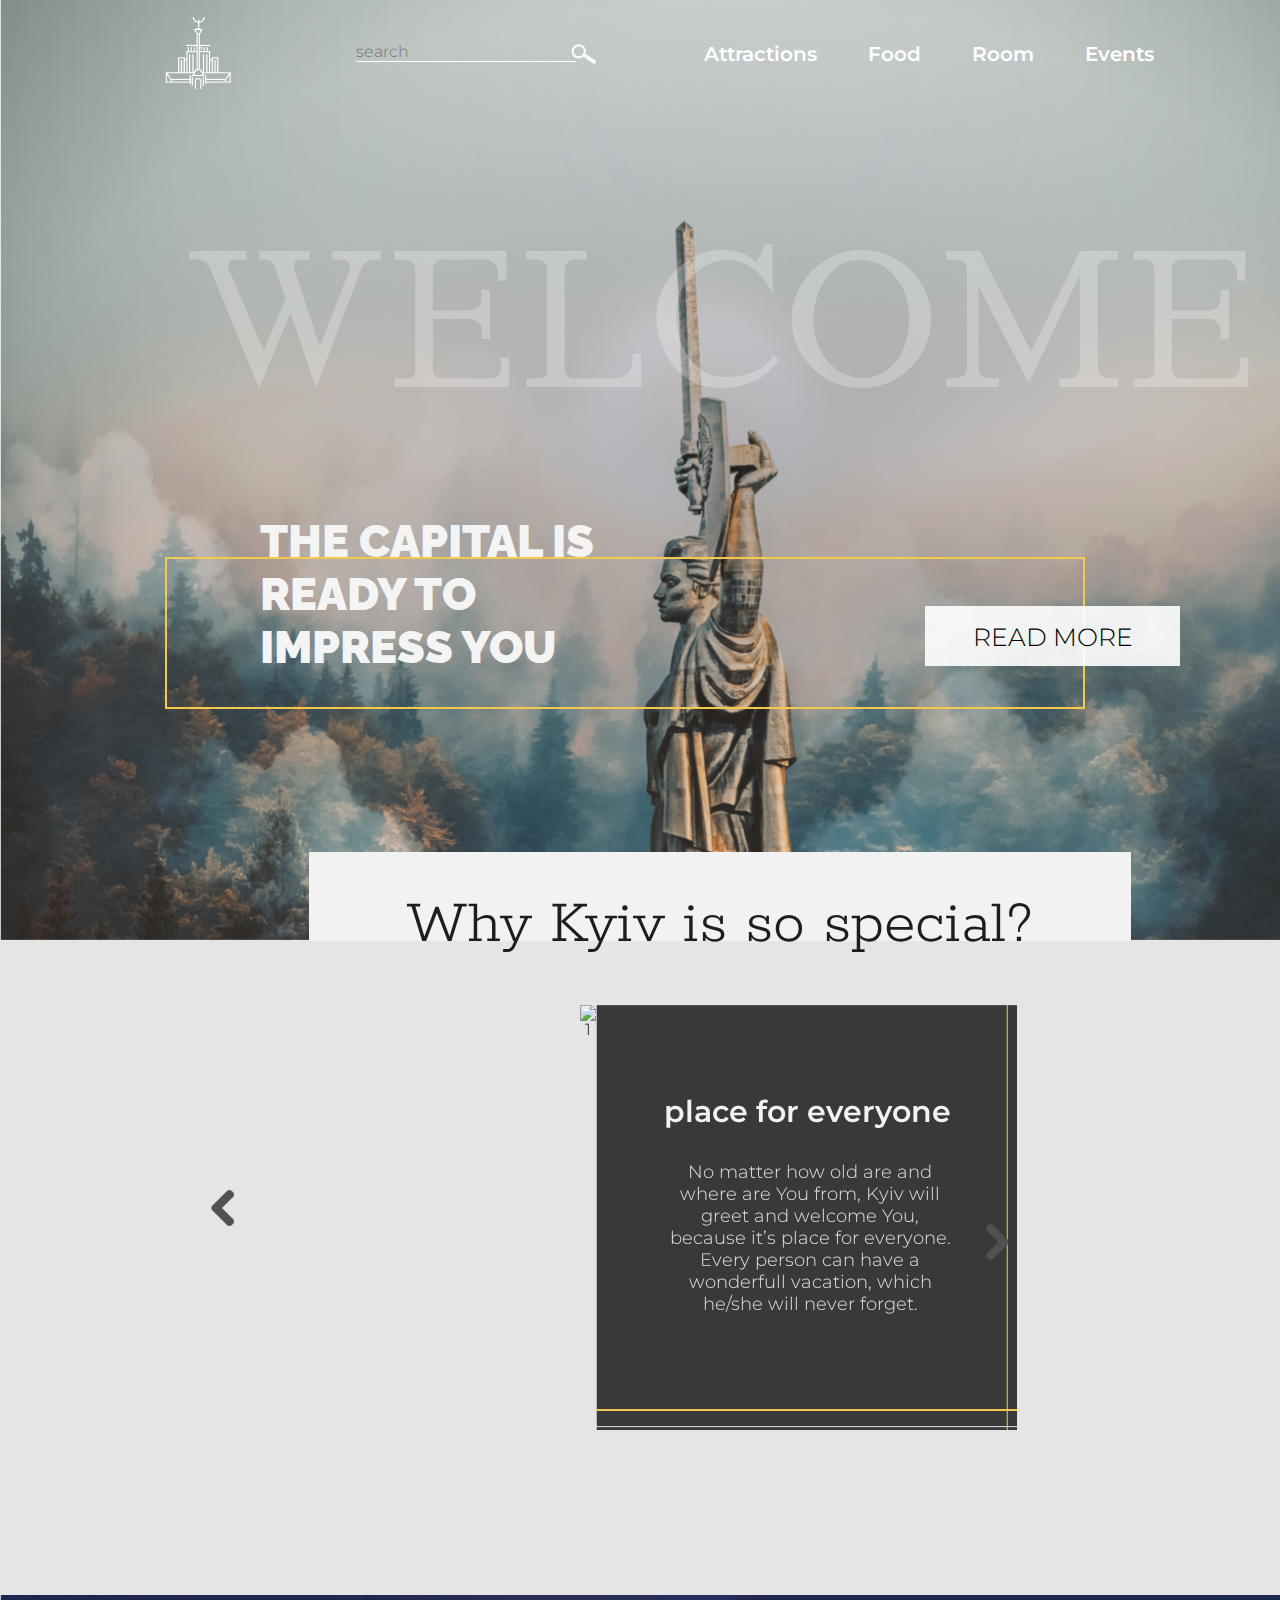
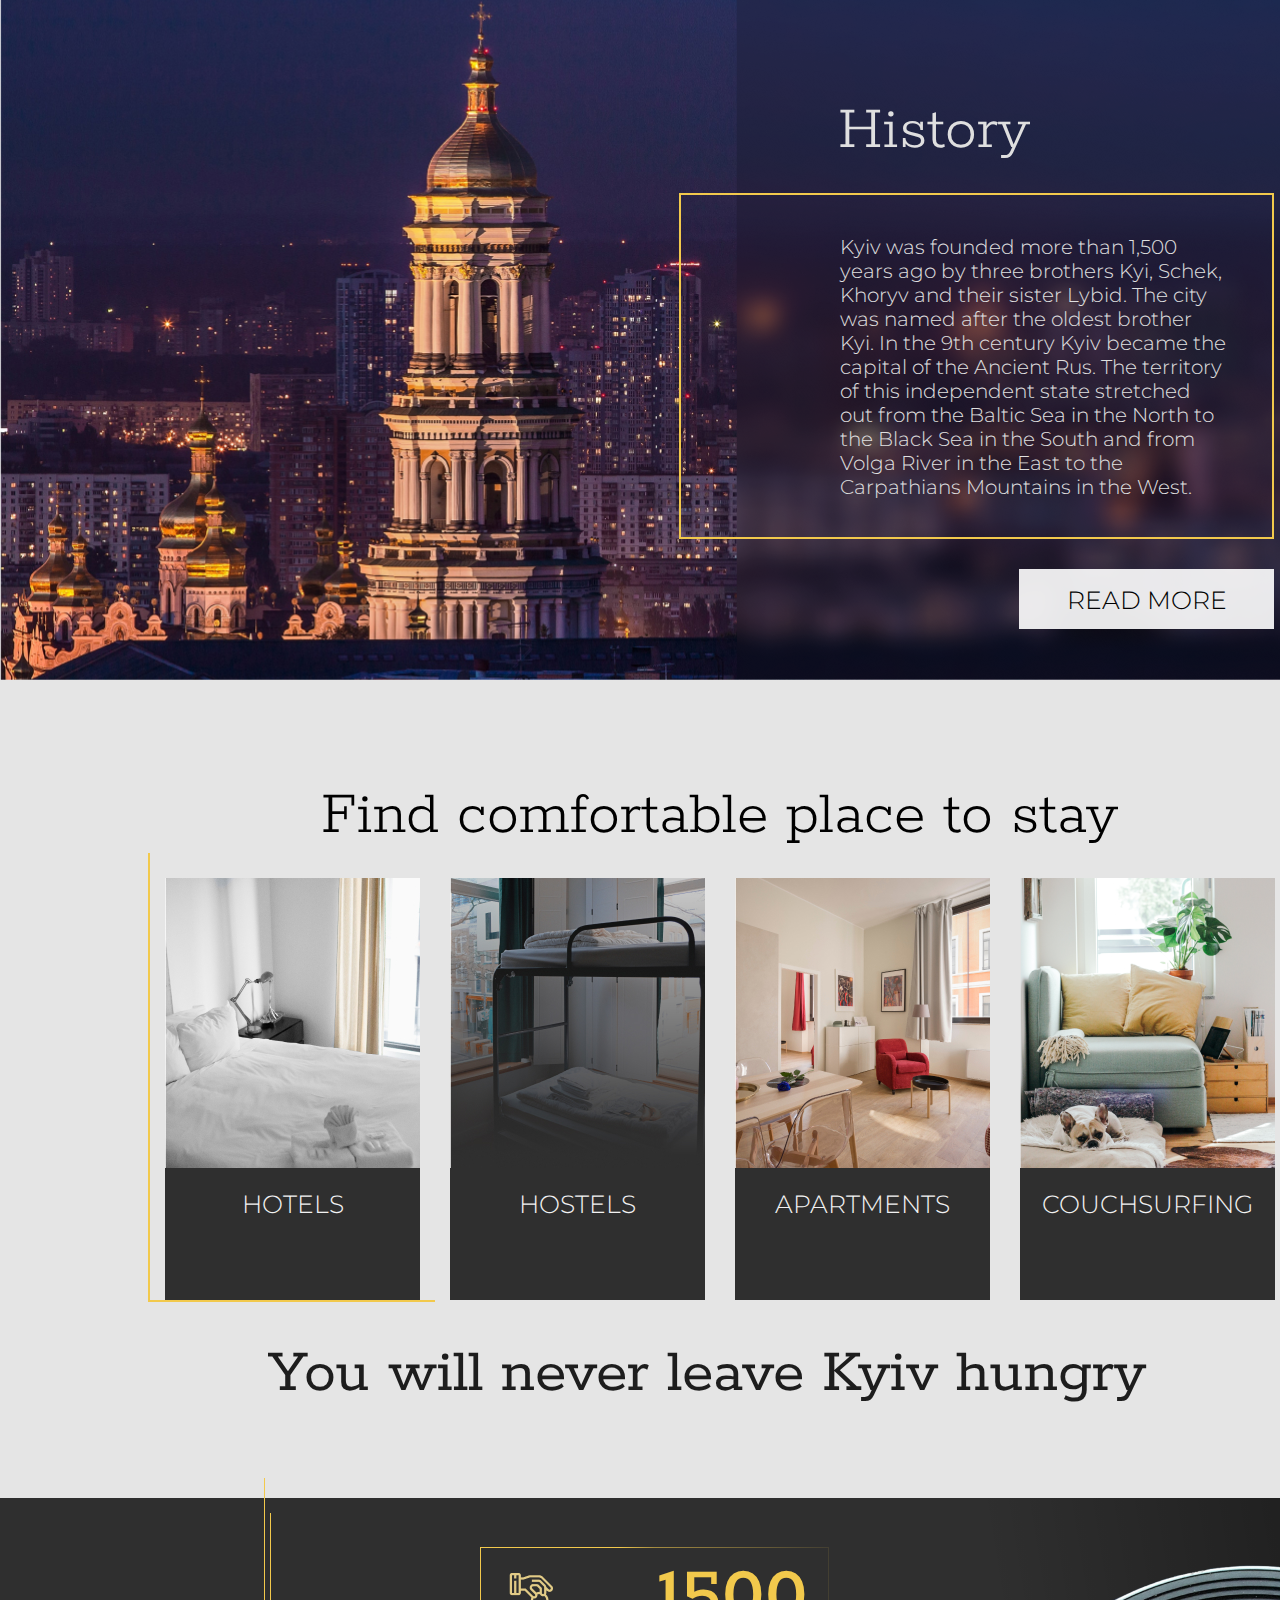
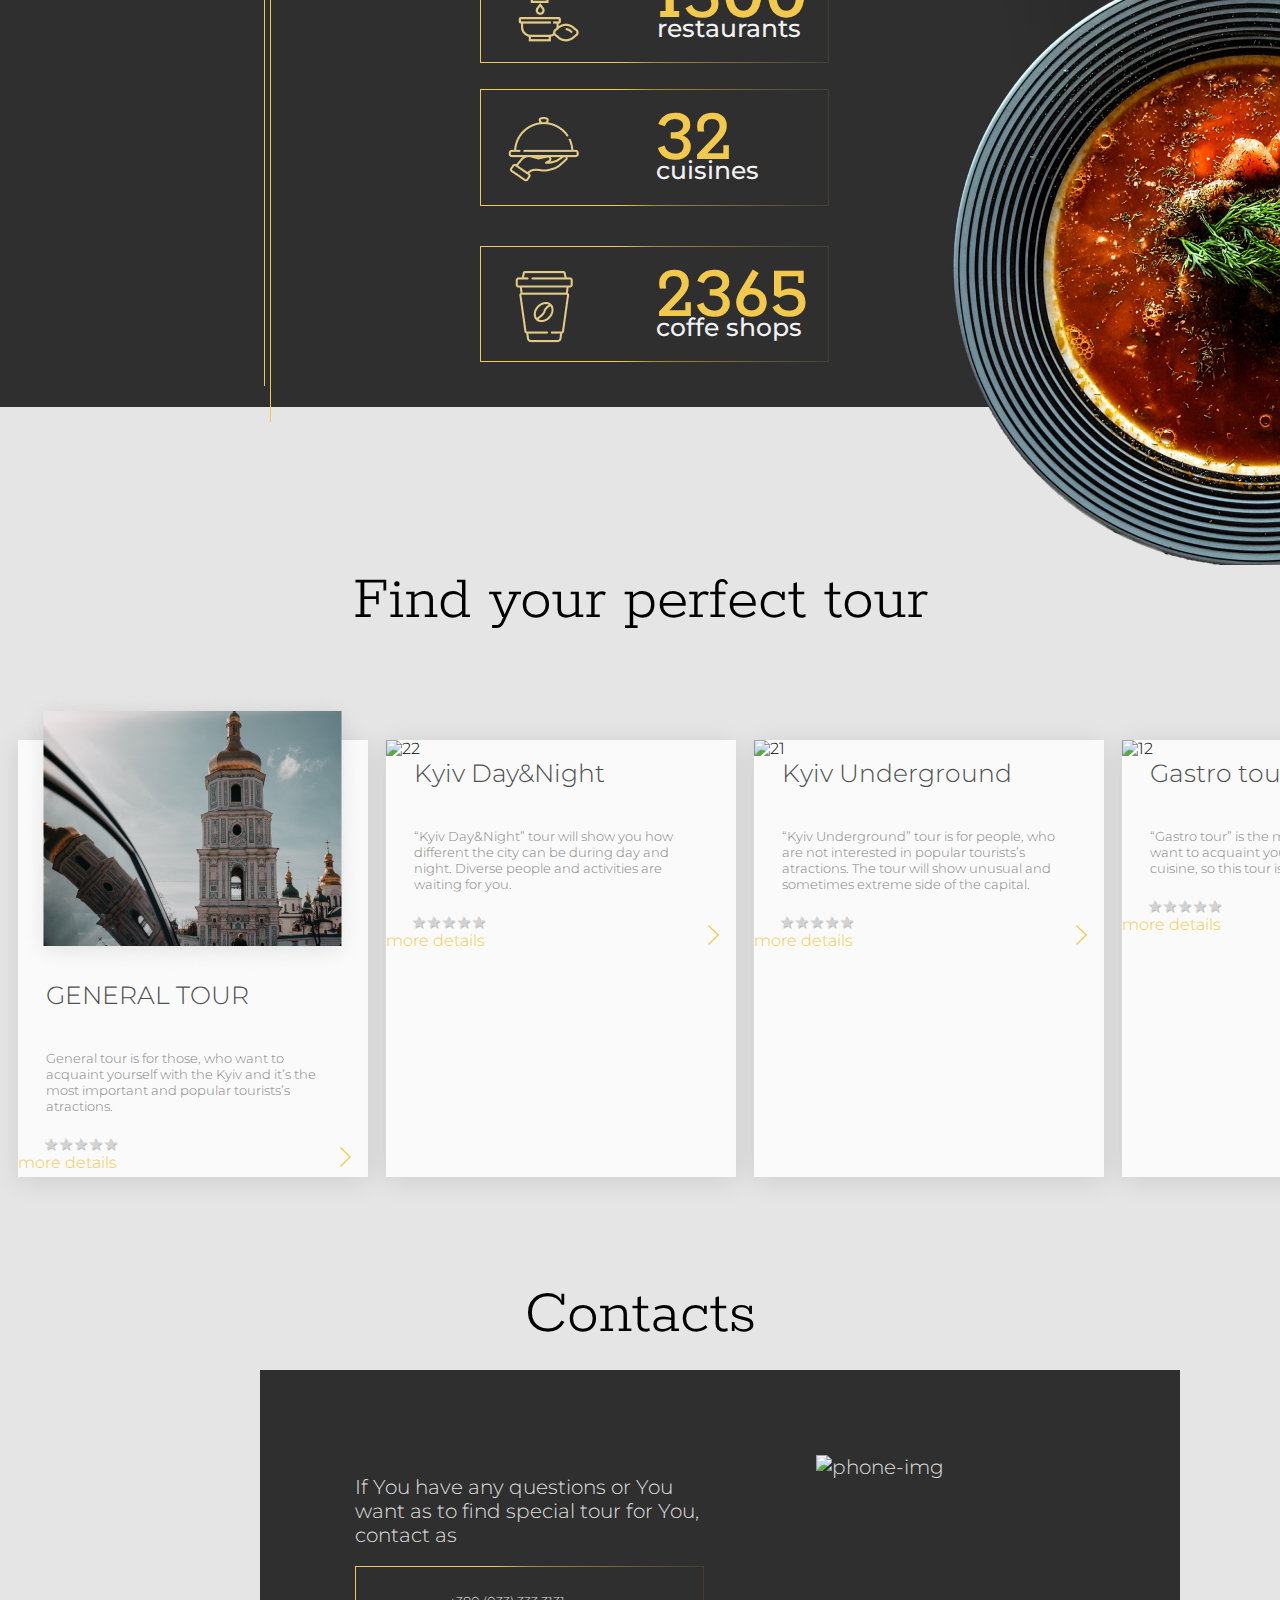
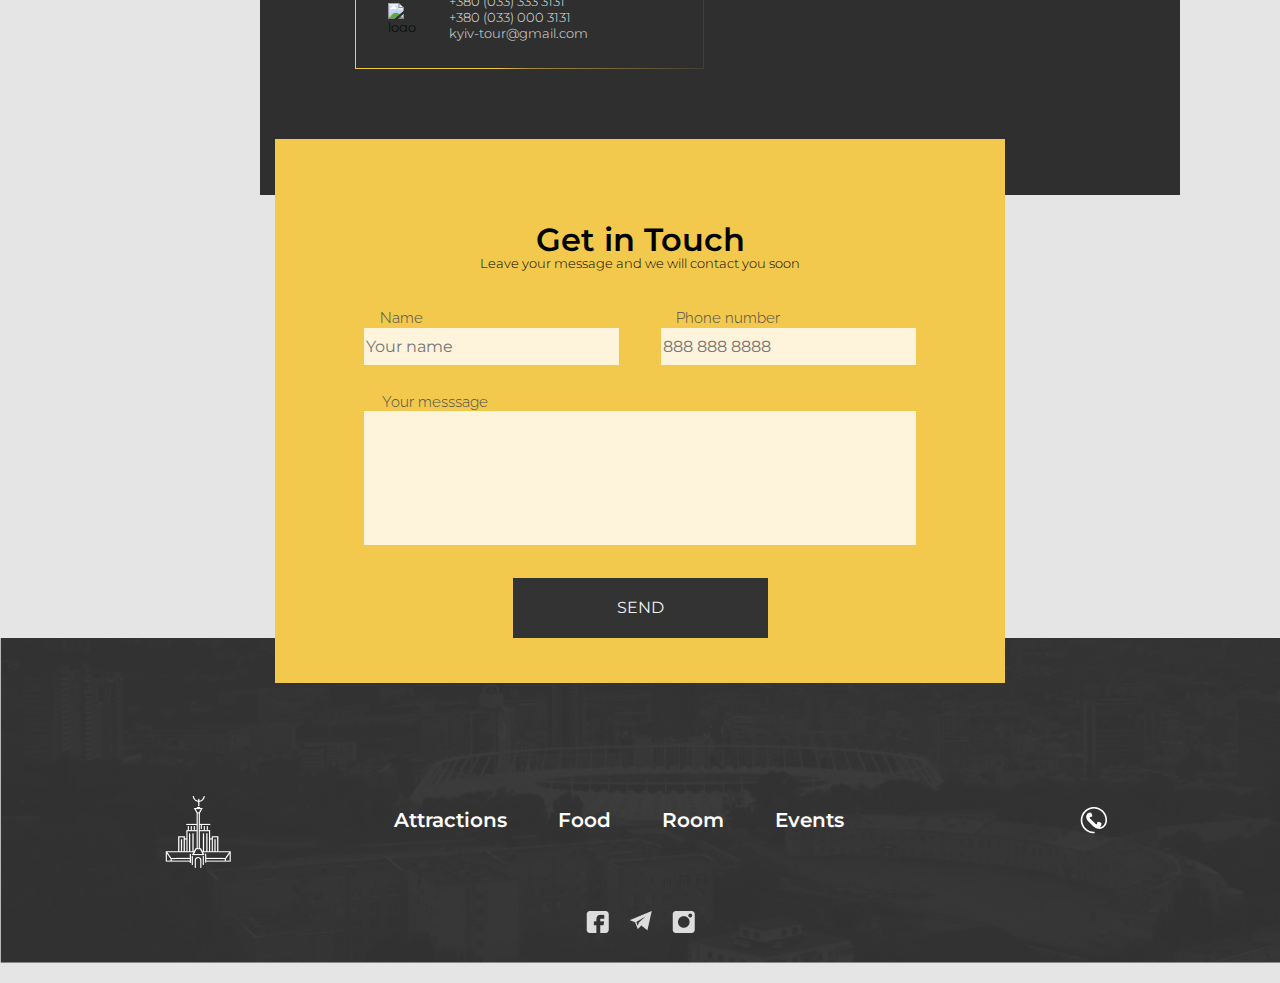
==== commit d1f212bd: "footer-gotovo" ====
--- a/index.html
+++ b/index.html
@@ -298,8 +298,6 @@
                         Ukrainian cuisine, so this tour is absolutely for you.
 
                     </div>
-                    <div class="div"></div>
-                    <div class="div"></div>
                     <div class="btn-container">
                         <div class="rating-area">
                             <input type="radio" id="star-5" name="rating" value="5">
@@ -353,28 +351,69 @@
     </div>
     <div class="form-container">
         <form class="form-one">
-            <div class="form-title">
-                <legend>
-                    <h1>Get in Touch</h1>
-                    <h2>Leave your message and we will contact you soon</h2>
-                </legend>
-            </div>
-            <div class="form-container">
-                <div class="modal-column">
-                    <div class="modal-user-name"><label for="name">Name</label><input type="text"
-                            placeholder="Ваше имя">
-                    </div>
-                    <div class="modal-phone-number"><label for="name">Phone number</label><input type="text"
-                            placeholder="Ваш телефон"></div>
-                </div>
-                <div class="modal-message"><label for="Your messsage">Your messsage</label><input type="text"
-                        placeholder="">
-                </div>
-                <div class="modal-submit">
-                    <input type="submit" value="send">
+            <div class="form-container1">
+                <div class="form-title">
+
+                    <div class="form-title-text">Get in Touch</div>
+                    <div class="form-title-text-descr">Leave your message and we will contact you soon</div>
+
+                </div>
+                <div class="dd">
+                    <div class="modal-column">
+                        <div class="modal-user-name"><label for="name">Name</label><input type="text" maxlength="20"
+                                style="border: none" placeholder="Your name">
+                        </div>
+                        <div class="modal-phone-number"><label for="name">Phone number</label><input type="tel"
+                                name="telphone" placeholder="888 888 8888" pattern="[0-9]{3} [0-9]{3} [0-9]{4}"
+                                maxlength="12"   style="border: none"
+                                placeholder="Phone number"></div>
+                    </div>
+                    <div class="modal-message"><label for="Your messsage">Your messsage</label><input type="text"
+                            maxlength="800" rows="10" cols="20" wrap="hard" placeholder="" style="border: none"
+                            placeholder="">
+                    </div>
+                    <div class="modal-submit">
+                        <input type="submit" style="border: none" value="send">
+                    </div>
                 </div>
             </div>
         </form>
+    </div>
+    <div class="footer">
+        <div class="container-footer">
+            <div class="header_content_inner-footer">
+                <div class="header_logo-footer">
+                    <a href="#">
+                        <img src="img/logo.png" alt="logo">
+                    </a>
+                </div>
+                <nav class="menu-footer">
+                    <ul>
+                        <li><a href="#">Attractions</a></li>
+                        <li><a href="#">Food</a></li>
+                        <li><a href="#">Room</a></li>
+                        <li><a href="#">Events</a></li>
+                    </ul>
+                </nav>
+                <a class="icon-call-footer" href="tel:380977777777">
+                    <img href="tel:380977777777" src="img/button-call.png" alt="phone">
+                </a>
+            </div>
+            <div class="social-networks">
+                <ul>
+                    <li><a href="http://www.facebook.com">
+                        <img src="img/facebook.png" alt="logo">
+                    </a></li>
+                    <li><a href="http://www.telegram.com">
+                        <img src="img/telegram.png" alt="logo">
+                    </a></li>
+                    <li><a href="http://www.instagram.com">
+                        <img src="img/instagram.png" alt="logo">
+                    </a></li>
+                </ul>
+            </div>
+        </div>
+        
     </div>
 </body>
 
@@ -386,12 +425,14 @@
             <h2>Leave your message and we will contact you soon</h2>
         </legend>
         <div class="modal-column">
-            <div class="modal-user-name"><label for="name">Name</label><input type="text" placeholder="Ваше имя">
-            </div>
-            <div class="modal-phone-number"><label for="name">Phone number</label><input type="text"
+            <div class="modal-user-name"><label for="name">Name</label><input type="text" placeholder="Ваше имя"
+                    maxlength="20">
+            </div>
+            <div class="modal-phone-number"><label for="name">Phone number</label><input type="text" maxlength="15"
                     placeholder="Ваш телефон"></div>
         </div>
-        <div class="modal-message"><label for="Your messsage">Your messsage</label><input type="text" placeholder="">
+        <div class="modal-message"><label for="Your messsage">Your messsage</label><input type="text" maxlength="1000"
+                rows="10" cols="20" wrap="hard" placeholder="">
         </div>
         <div class="modal-submit">
             <input type="submit" value="send">
--- a/css/style.css
+++ b/css/style.css
@@ -39,28 +39,28 @@
     background-size:100%;
     height: 940px;
 }
-.menu{
+.menu,.menu-footer{
  padding-right: 164px;
  display: inline-block;
  padding-top: 43px;
 }
-.header_content_inner{
+.header_content_inner,.header_content_inner-footer{
 display: flex;
 justify-content: space-between;
 }
 .header_logo{
     padding: 17px 125px 5px 165px;
 }
-.menu li{
+.menu li,.menu-footer li{
     display: inline-block;
 }
-.menu li + li{
+.menu li + li,.menu-footer li + li{
     padding-left: 51px;
 }
-.menu ul{
+.menu ul,.menu-footer ul{
     display: flex;
 }
-.menu a{
+.menu a,.menu-footer a{
     font-weight: 600;
     font-size: 20px;
     line-height: 23px;
@@ -69,7 +69,7 @@
     padding: 0;
     transition: all .2s;
 }
-.menu a:hover{
+.menu a:hover,.menu-footer a:hover{
     border-color: #fff500;
     padding: 0px ;
 }
@@ -738,7 +738,6 @@
 background: #2F2F2F;
 }
 .contacts-help{
-    font-family: Montserrat, sans-serif;
     font-size: 13px;
     line-height: 16px;
 }
@@ -763,6 +762,14 @@
     width: 29px;
     margin: 32px;
 }
+:active, :hover, :focus {/*чтобы  при нажатии на форму не было черных линий в рамках*/
+    outline: 0;
+    outline-offset: 0;
+}
+.form-container{
+   margin-top: -140px;
+   position: relative;
+}
 .form-one{
     background: #F2C94C;
     width: 730px;
@@ -772,25 +779,13 @@
     margin-left: auto;
     margin-right: auto
 }
-.form-one h1{
-    position: absolute;
-    height: 70.78px;
-    left: 592px;
-    top: 5109px;
-    font-family: Montserrat, sans-serif;
-    font-size: 25px;
+.form-title-text{
     line-height: 30px;
-    display: flex;
-    align-items: center;
     font-size: 2em;
-    margin: 0.67em 0;
-}
-.form-one h2{
-    position: absolute;
-    width: 350px;
-    left: 545px;
-    top: 5166px;
-    font-weight: 300;
+    padding: 2.67em 0 0 0;
+    font-weight: 600;
+}
+.form-title-text-descr{
     font-size: 13px;
     line-height: 16px;
 }
@@ -832,17 +827,20 @@
 }
 .modal-column{
  display: inline-flex;
-}
-
+ margin: 0 68px 28px 68px;
+}
 .modal-phone-number input, .modal-user-name input{
     width: 255px;
     height: 37.06px;
     background: rgba(255, 255, 255, 0.8);
 }
 .modal-message input{
-width: 540px;
+width: 552px;
 height: 133.73px;
 background: rgba(255, 255, 255, 0.8);
+}
+.modal-message label{
+margin-right: 410px
 }
 .modal-phone-number label, .modal-user-name label, .modal-message label{
 font-family: Raleway, sans-serif;
@@ -850,15 +848,49 @@
 line-height: 13px;
 color: #4F4F4F;
 }
-.modal-submit{
-background: #333333;
-width: 255px;
-height: 60px;
-}
+.modal-phone-number label {
+    padding-right: 120px;
+    width: 365px;
+}
+.modal-user-name label{
+    padding-right: 180px;
+}
+
 .modal-submit input {
 width: 255px;
 height: 60px;
 background: #333333;
 text-transform: uppercase;
-color:rgba(242, 242, 242, 1)
+color:rgba(242, 242, 242, 1);
+margin-top: 33px;
+}
+.modal-message{
+    margin: 0 68px 0 68px;
+}
+.footer{
+    background-image: url(../img/footer.png);
+    height: 325px;
+    background-repeat: no-repeat;/* чтобы картинка не повторялась*/
+    background-size: cover;/* не расстягивалась*/
+    margin-top: -45px;
+}
+.header_logo-footer img{
+    padding: 158px 0 110px 165px;
+}
+.menu-footer{
+    padding-top: 171px;
+    padding-left: 90px;
+}
+.icon-call-footer img{
+    padding: 169px 172px 130px 0px;
+}
+.social-networks ul{
+    display: flex;
+}
+.social-networks{
+    margin-top: -72px;
+    margin-left: 45%;
+}
+.social-networks li{
+    padding: 0 10px 0 10px;
 }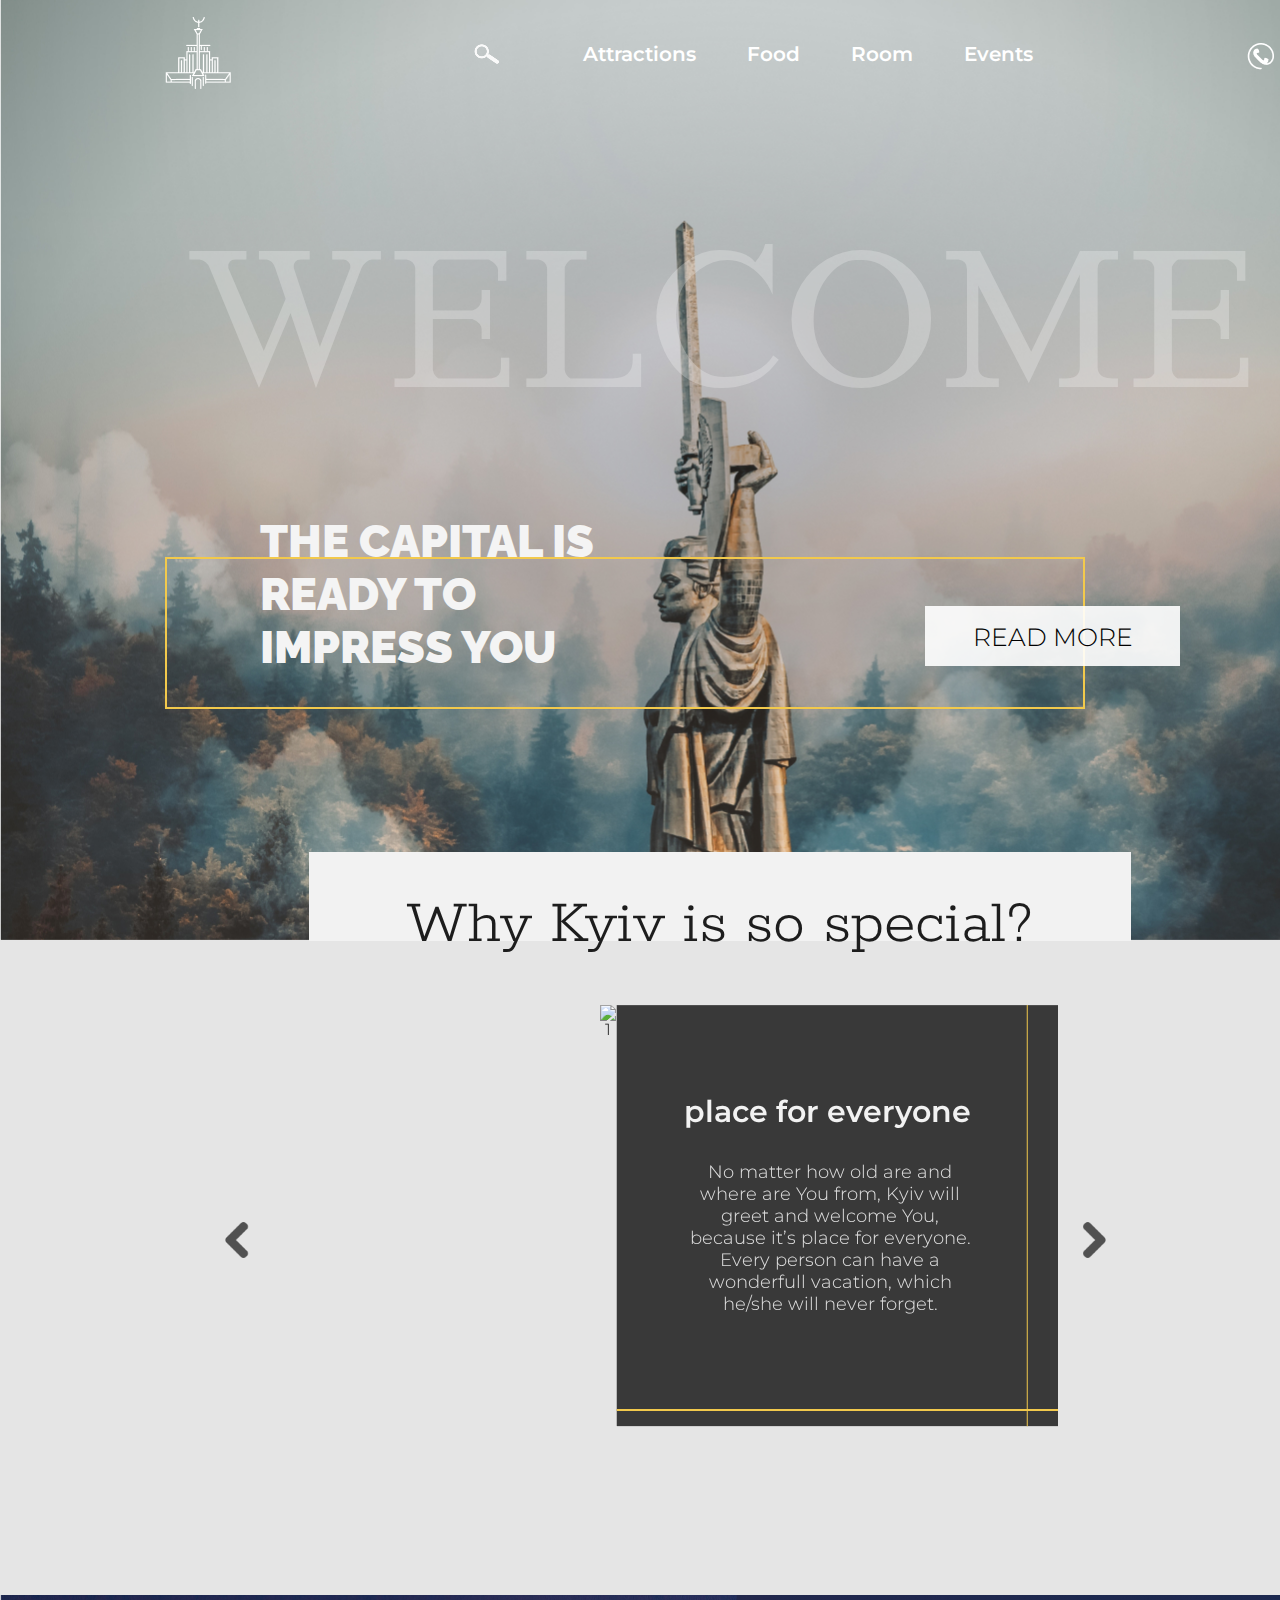
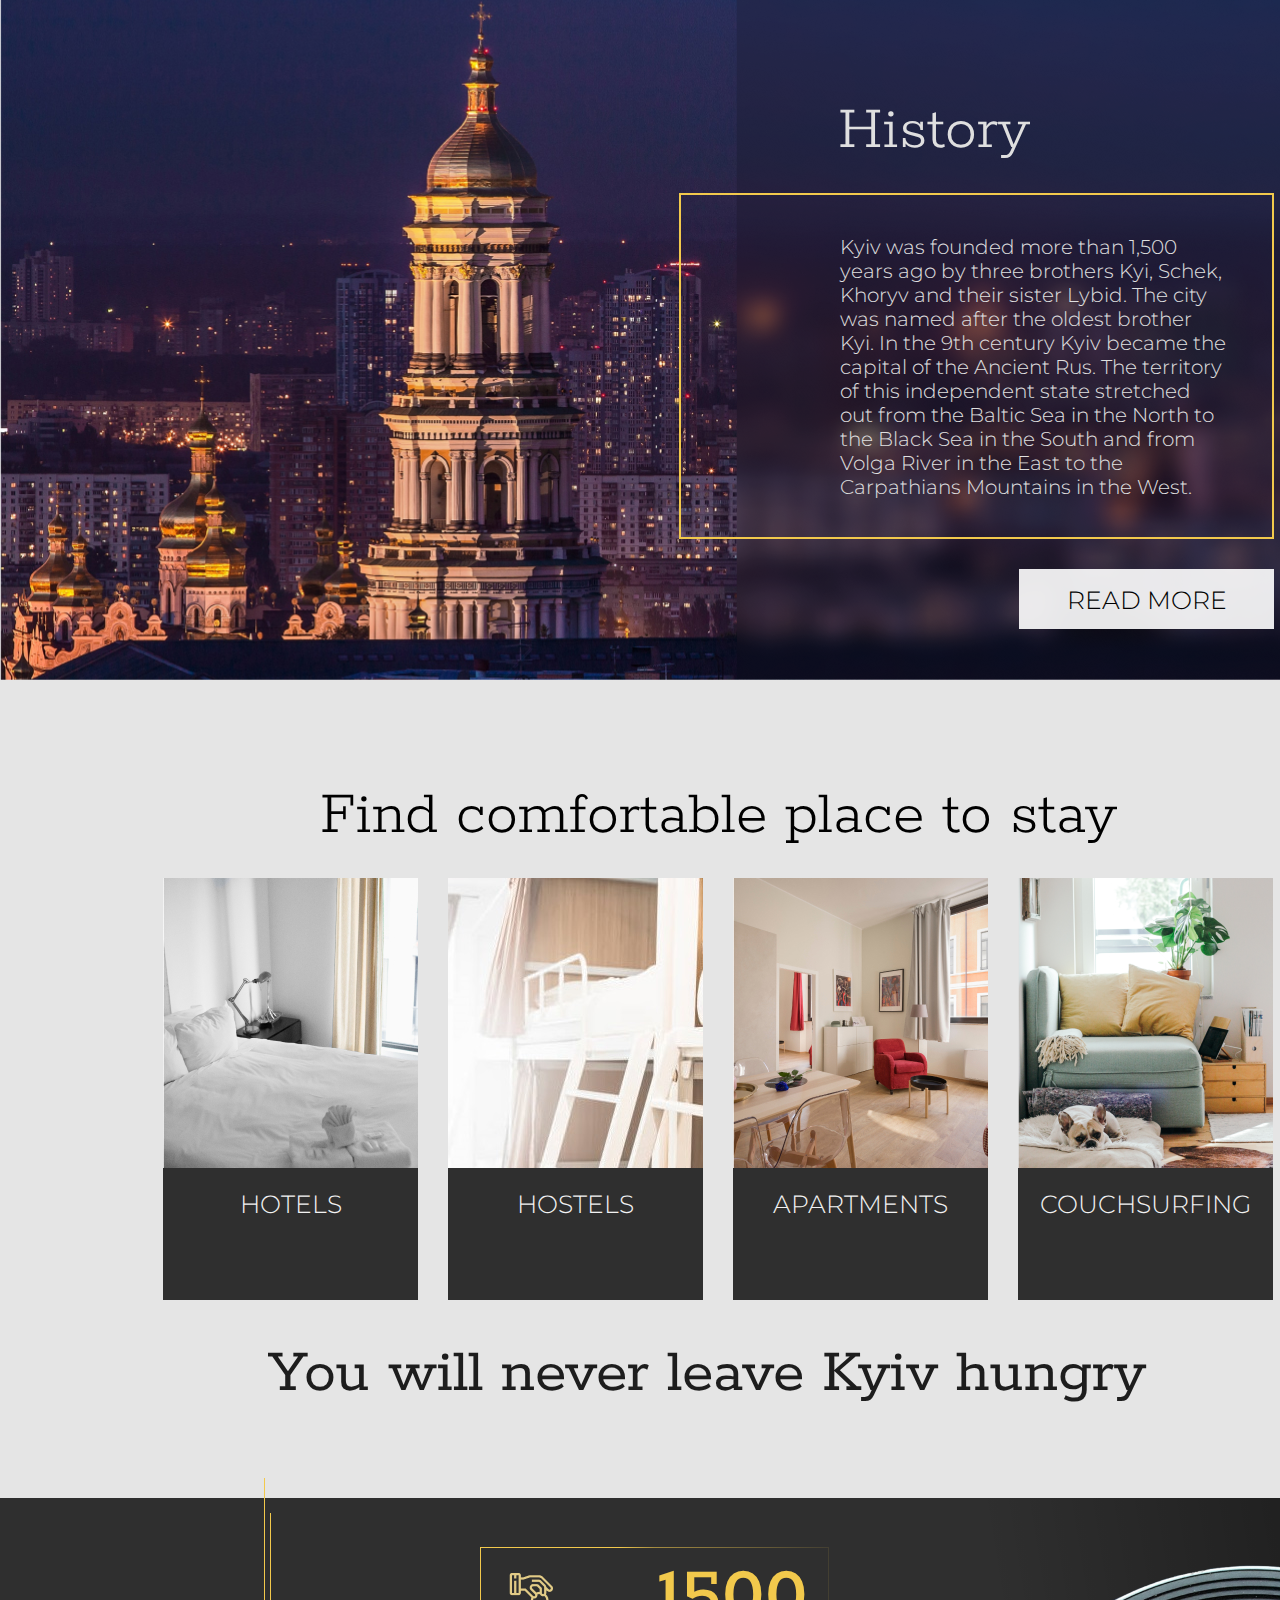
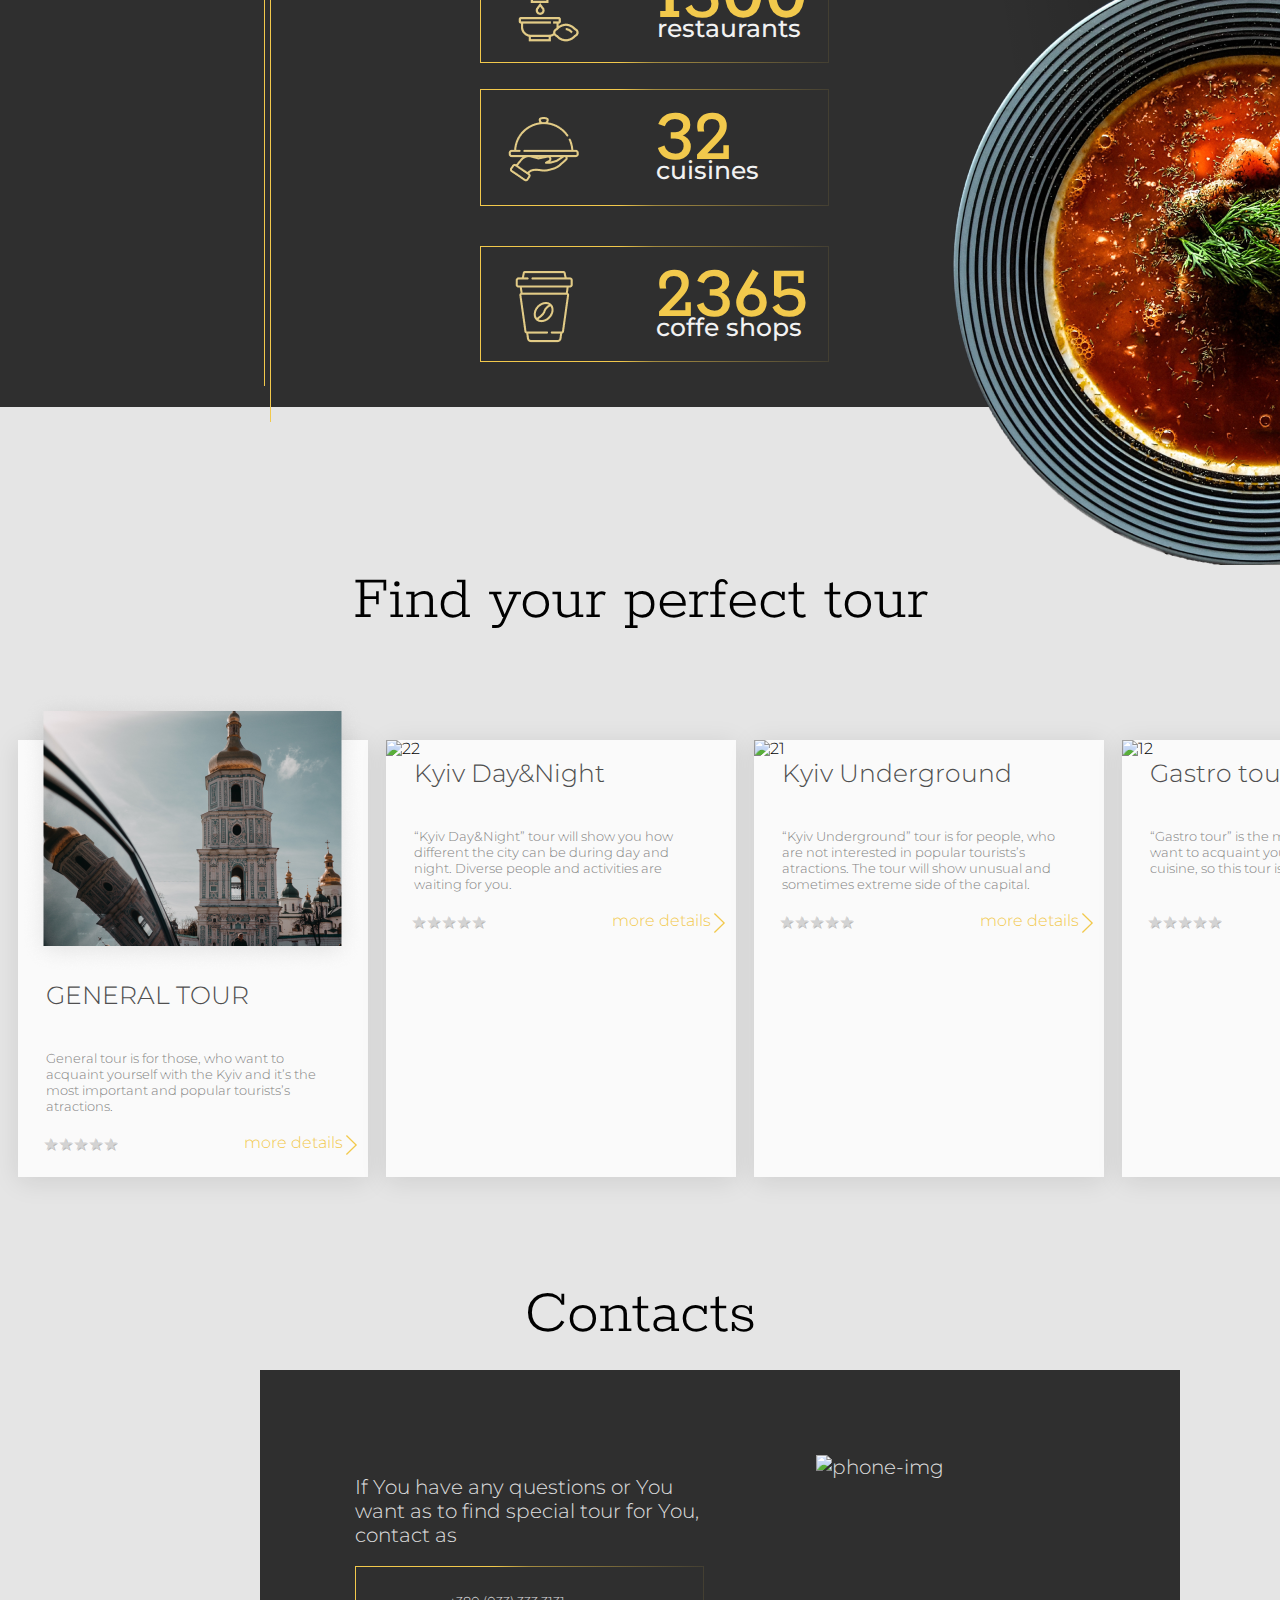
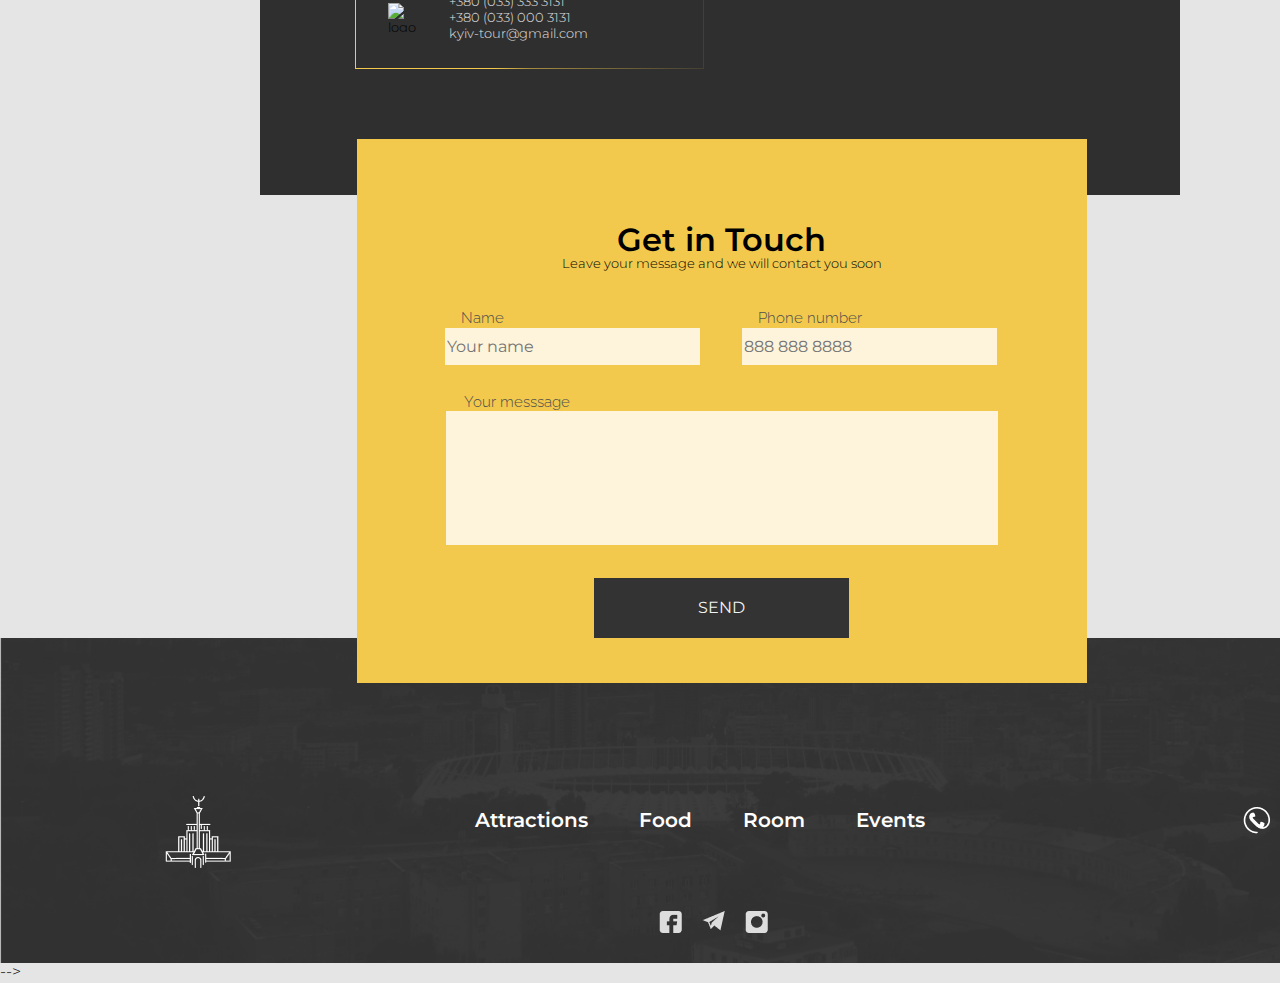
==== commit d476c826: "full" ====
--- a/index.html
+++ b/index.html
@@ -3,15 +3,16 @@
 
 <head>
     <meta charset="UTF-8">
-    <meta name="viewport" content="width=device-width, initial-scale=1.0">
+    <meta name="viewport" content="width=device-width, initial-scale=1.0" >
     <title>Kyiv Page</title>
     <link rel="stylesheet" href="css/normalize.css">
     <link rel="stylesheet" href="css/slick.css">
-    <link rel="stylesheet" href="css/fonts.css">
+    <link rel="stylesheet" href="css/fontello.css">
     <link rel="stylesheet" href="css/jquery.fancybox.min.css">
     <link
         href="https://fonts.googleapis.com/css2?family=Montserrat:wght@300&family=Raleway:wght@400;600;900&family=Rokkitt&family=Sawarabi+Mincho&display=swap"
         rel="stylesheet">
+        <link rel="stylesheet" href="./css/media.css">
     <link rel="stylesheet" href="./css/style.css">
 </head>
 
@@ -27,12 +28,14 @@
                     </div>
                     <div class="get-search">
 
-                        <form class="button-search" maxlength="14" size="14" action="/search/" target="_blank">
-                            <input type="hidden" name="searchid" value="808327">
-                            <input type="search" name="text" required placeholder="search">
-                        </form>
+                        <span class=".icon-menu"> </span>
                     </div>
                     <nav class="menu">
+                        <div class="header_btn-menu">
+                            <span class="icon-bars">
+
+                            </span>
+                        </div>
                         <ul>
                             <li><a href="#">Attractions</a></li>
                             <li><a href="#">Food</a></li>
@@ -220,11 +223,14 @@
                                 <input type="radio" id="star-1" name="rating" value="1">
                                 <label for="star-1" title="Оценка «1»"></label>
                             </div>
-                            <div class="btn-details">more details <svg class="strelka-right-3" viewBox="0 0 5 9">
-                                    <path
-                                        d="M0.419,9.000 L0.003,8.606 L4.164,4.500 L0.003,0.394 L0.419,0.000 L4.997,4.500 L0.419,9.000 Z">
-                                    </path>
-                                </svg></div>
+                            <div class="btn-details"><a class="btn-details-input" href="#">
+                                    more details <svg class="strelka-right-3" viewBox="0 0 5 9">
+                                        <path
+                                            d="M0.419,9.000 L0.003,8.606 L4.164,4.500 L0.003,0.394 L0.419,0.000 L4.997,4.500 L0.419,9.000 Z">
+                                        </path>
+                                    </svg>
+                                </a>
+                            </div>
                         </div>
                     </div>
                 </div>
@@ -249,11 +255,14 @@
                             <input type="radio" id="star-1" name="rating" value="1">
                             <label for="star-1" title="Оценка «1»"></label>
                         </div>
-                        <div class="btn-details">more details <svg class="strelka-right-3" viewBox="0 0 5 9">
-                                <path
-                                    d="M0.419,9.000 L0.003,8.606 L4.164,4.500 L0.003,0.394 L0.419,0.000 L4.997,4.500 L0.419,9.000 Z">
-                                </path>
-                            </svg></div>
+                        <div class="btn-details"><a class="btn-details-input" href="#">
+                                more details <svg class="strelka-right-3" viewBox="0 0 5 9">
+                                    <path
+                                        d="M0.419,9.000 L0.003,8.606 L4.164,4.500 L0.003,0.394 L0.419,0.000 L4.997,4.500 L0.419,9.000 Z">
+                                    </path>
+                                </svg>
+                            </a>
+                        </div>
                     </div>
                 </div>
 
@@ -281,11 +290,14 @@
                             <input type="radio" id="star-1" name="rating" value="1">
                             <label for="star-1" title="Оценка «1»"></label>
                         </div>
-                        <div class="btn-details">more details <svg class="strelka-right-3" viewBox="0 0 5 9">
-                                <path
-                                    d="M0.419,9.000 L0.003,8.606 L4.164,4.500 L0.003,0.394 L0.419,0.000 L4.997,4.500 L0.419,9.000 Z">
-                                </path>
-                            </svg></div>
+                        <div class="btn-details"><a class="btn-details-input" href="#">
+                                more details <svg class="strelka-right-3" viewBox="0 0 5 9">
+                                    <path
+                                        d="M0.419,9.000 L0.003,8.606 L4.164,4.500 L0.003,0.394 L0.419,0.000 L4.997,4.500 L0.419,9.000 Z">
+                                    </path>
+                                </svg>
+                            </a>
+                        </div>
                     </div>
                 </div>
 
@@ -311,12 +323,14 @@
                             <input type="radio" id="star-1" name="rating" value="1">
                             <label for="star-1" title="Оценка «1»"></label>
                         </div>
-                        <div class="btn-details">more details</div>
-                        <div class="btn-details-arrow"> <svg class="strelka-right-3" viewBox="0 0 5 9">
-                                <path
-                                    d="M0.419,9.000 L0.003,8.606 L4.164,4.500 L0.003,0.394 L0.419,0.000 L4.997,4.500 L0.419,9.000 Z">
-                                </path>
-                            </svg></div>
+                        <div class="btn-details"><a class="btn-details-input" href="#">
+                                more details <svg class="strelka-right-3" viewBox="0 0 5 9">
+                                    <path
+                                        d="M0.419,9.000 L0.003,8.606 L4.164,4.500 L0.003,0.394 L0.419,0.000 L4.997,4.500 L0.419,9.000 Z">
+                                    </path>
+                                </svg>
+                            </a>
+                        </div>
 
                     </div>
 
@@ -365,8 +379,7 @@
                         </div>
                         <div class="modal-phone-number"><label for="name">Phone number</label><input type="tel"
                                 name="telphone" placeholder="888 888 8888" pattern="[0-9]{3} [0-9]{3} [0-9]{4}"
-                                maxlength="12"   style="border: none"
-                                placeholder="Phone number"></div>
+                                maxlength="12" style="border: none" placeholder="Phone number"></div>
                     </div>
                     <div class="modal-message"><label for="Your messsage">Your messsage</label><input type="text"
                             maxlength="800" rows="10" cols="20" wrap="hard" placeholder="" style="border: none"
@@ -402,24 +415,24 @@
             <div class="social-networks">
                 <ul>
                     <li><a href="http://www.facebook.com">
-                        <img src="img/facebook.png" alt="logo">
-                    </a></li>
+                            <img src="img/facebook.png" alt="logo">
+                        </a></li>
                     <li><a href="http://www.telegram.com">
-                        <img src="img/telegram.png" alt="logo">
-                    </a></li>
+                            <img src="img/telegram.png" alt="logo">
+                        </a></li>
                     <li><a href="http://www.instagram.com">
-                        <img src="img/instagram.png" alt="logo">
-                    </a></li>
+                            <img src="img/instagram.png" alt="logo">
+                        </a></li>
                 </ul>
             </div>
         </div>
-        
-    </div>
+
+    </div>-->
 </body>
 
 
 <div id="modal">
-    <form class="form-one">
+    <form class="form-one" action="#">
         <legend>
             <h1>Get in Touch</h1>
             <h2>Leave your message and we will contact you soon</h2>
--- a/css/fontello.css
+++ b/css/fontello.css
@@ -0,0 +1,63 @@
+@font-face {
+  font-family: 'fontello';
+  src: url('../font/fontello.eot?77274233');
+  src: url('../font/fontello.eot?77274233#iefix') format('embedded-opentype'),
+       url('../font/fontello.woff2?77274233') format('woff2'),
+       url('../font/fontello.woff?77274233') format('woff'),
+       url('../font/fontello.ttf?77274233') format('truetype'),
+       url('../font/fontello.svg?77274233#fontello') format('svg');
+  font-weight: normal;
+  font-style: normal;
+}
+/* Chrome hack: SVG is rendered more smooth in Windozze. 100% magic, uncomment if you need it. */
+/* Note, that will break hinting! In other OS-es font will be not as sharp as it could be */
+/*
+@media screen and (-webkit-min-device-pixel-ratio:0) {
+  @font-face {
+    font-family: 'fontello';
+    src: url('../font/fontello.svg?77274233#fontello') format('svg');
+  }
+}
+*/
+[class^="icon-"]:before, [class*=" icon-"]:before {
+  font-family: "fontello";
+  font-style: normal;
+  font-weight: normal;
+  speak: never;
+
+  display: inline-block;
+  text-decoration: inherit;
+  width: 1em;
+  margin-right: .2em;
+  text-align: center;
+  /* opacity: .8; */
+
+  /* For safety - reset parent styles, that can break glyph codes*/
+  font-variant: normal;
+  text-transform: none;
+
+  /* fix buttons height, for twitter bootstrap */
+  line-height: 1em;
+
+  /* Animation center compensation - margins should be symmetric */
+  /* remove if not needed */
+  margin-left: .2em;
+
+  /* you can be more comfortable with increased icons size */
+  /* font-size: 120%; */
+
+  /* Font smoothing. That was taken from TWBS */
+  -webkit-font-smoothing: antialiased;
+  -moz-osx-font-smoothing: grayscale;
+
+  /* Uncomment for 3D effect */
+  /* text-shadow: 1px 1px 1px rgba(127, 127, 127, 0.3); */
+}
+
+.icon-left-dir:before { content: '\e800'; } /* '' */
+.icon-right-dir:before { content: '\e801'; } /* '' */
+.icon-left-open:before { content: '\e802'; } /* '' */
+.icon-right-open:before { content: '\e803'; } /* '' */
+.icon-user:before { content: '\e804'; } /* '' */
+.icon-menu:before { content: '\f0c9'; } /* '' */
+.icon-user-circle:before { content: '\f2bd'; } /* '' */
--- a/css/media.css
+++ b/css/media.css
@@ -0,0 +1,9 @@
+.header_btn-menu{
+    display: none;
+  }
+  
+  @media (max-width: 425px ){
+    .header_btn-menu{
+      display: grid;
+      font-size: 40px;
+    }}--- a/css/style.css
+++ b/css/style.css
@@ -6,8 +6,8 @@
     font-style: normal;
     font-weight: 300;
     background: #E5E5E5;
-    max-width: 1440px;
     user-select: none;
+  
 }
 a {
     text-decoration: none;
@@ -31,13 +31,27 @@
     background-image: url(../img/header-bcgr.jpg);
     width: 1440px;
     background-repeat: no-repeat;/* чтобы картинка не повторялась*/
-    background-size: cover;/* не расстягивалась*/
     background-position:center;
    /* max-height: 940px;
     background-size: 1440px;
     */
     background-size:100%;
     height: 940px;
+}
+@media screen and (max-width: 320px)  {
+   .header-top{
+
+   } 
+   .header_logo{
+       display: none;
+   }
+   .get-search{display: none;}
+   .menu a{
+       font-size: 35px;
+   }
+   .menu{
+    padding: 30px 60px;
+   }
 }
 .menu,.menu-footer{
  padding-right: 164px;
@@ -76,6 +90,10 @@
 .icon-call img{
     padding: 43px 165px 5px 0px;
     text-align: center;
+    transition: 1s;
+}
+.icon-call img:hover{
+    transform: scale(1.2);  
 }
 .get-search{
     padding: 43px 128px 5px 0;
@@ -138,9 +156,6 @@
 }
 .read-more{
 width: 255px;
-height: 28.67px;
-left: 925px;
-top: 622px;
 font-family: 'Montserrat', sans-serif;
 font-weight: 300;
 font-size: 25px;
@@ -149,6 +164,11 @@
 text-transform: uppercase;
 padding: 16px 0px;
 }
+.read-more:hover{
+    color: #DFDFDF;
+    background-color: #F2C94C;
+    height: 60px;
+}
 .header_bottom{
 position: absolute;
 width: 821.96px;
@@ -167,10 +187,11 @@
 }
 .benefits-kiev{
 height: 590px;
+width: 1440px;
 }
 .benefits-slider-container{
     position: relative;
-    margin: 65px 263px 101px 260px;
+    margin: 65px 382px 101px 260px;
     display: flex;
 }
 .benefits-slider-container img{
@@ -193,10 +214,9 @@
    width: 445px;
    margin-left: 359px;
 }
-.yellow-lines{
-    
+.yellow-lines{  
 background-image: url(../img/yellow-lines.png);
-padding-bottom: 55px;
+padding-bottom: 52px;
 position: relative;
 }
 /*.benefits-slider-1,.benefits-slider-2,.benefits-slider-3,.benefits-slider-4{
@@ -271,20 +291,19 @@
 /* Стрелка влево */
 
 .benefits-slider-container .slick-arrow.slick-prev{
-    position: absolute;
-    left: 0;
     background: url("../img/arrow_left.png") 0 0 / 120% no-repeat; 
     width: 40px;
     height: 70px; 
-    left: -64px;
-;  
+    left: -50px;
+    top: 50%;  
 }
 /* Стрелка вправо */
 .benefits-slider-container .slick-arrow.slick-next{
-    position: absolute;
-    right: 0;
+    right: -50px;
     background: url("../img/arrow_right.png") 0 0 / 120% no-repeat;
-    margin-right: 6px;
+    top: 50%;
+    width: 40px;
+    height: 70px; 
 }
 /* Стрелка не активная */
 .slick-arrow.slick-disabled{}
@@ -350,8 +369,6 @@
     background-size:100%;
     width: 1443px;
     height: 685px;
-    margin: auto;
-
 }
 .history-content{
     background-image: url(../img/shadow-history-block.png);
@@ -399,7 +416,6 @@
 }
 .booking{
     height: 730px;
-    width: 1440px;
 }
 .booking-inner{
     position: absolute;
@@ -416,19 +432,36 @@
 }
 .booking-list div{
     padding: 25px 15px 0px 15px;
-}
+    transition: 1s linear;
+}
+/*.booking-hotels::before,.booking-hotels::after{
+content: "";
+position: absolute;
+top: 0;
+left: 0;
+width: 100%;
+height: 100%;
+}
+.booking-hotels::after{
+    border-left: 1px solid #F2C94C;
+    border-bottom: 1px solid #F2C94C;
+}*/
 .booking-hotels-background{
     background-image: url(../img/hotel.jpg);
     width: 255px;
     height: 290px;
 }
 .booking-hotels:hover,.booking-hostels:hover, .booking-couchsurfing:hover, .booking-apartments:hover{
-    filter: brightness(50%)
-}
-.booking-hotels{
+    filter: brightness(50%);
+    
+    transform: scale(1.1);
+    z-index: 2;
+    padding: 15px 25px;
+}
+/**.booking-hotels{
 border-left: 2px solid #F2C94C;
 border-bottom: 2px solid #F2C94C;
-}
+}**/
 .booking-hotels-footer, .booking-hostels-footer, .booking-apartments-footer, .booking-couchsurfing-footer{
 background-color: #2F2F2F;
 height: 132px;
@@ -438,11 +471,11 @@
 width: 255px;
 }
 
-.booking-hotels-footer:hover, .booking-hostels-footer:hover, .booking-apartments-footer:hover, .booking-couchsurfing-footer:hover{
+/**.booking-hotels-footer:hover, .booking-hostels-footer:hover, .booking-apartments-footer:hover, .booking-couchsurfing-footer:hover{
 border-left: 2px solid #F2C94C;
 border-bottom: 2px solid #F2C94C;
 }
-/**.booking-hotels-background:hover, .booking-hostels-background:hover, .booking-apartments-background:hover, .booking-couchsurfing-background:hover{
+.booking-hotels-background:hover, .booking-hostels-background:hover, .booking-apartments-background:hover, .booking-couchsurfing-background:hover{
     background: linear-gradient(0deg, #2F2F2F 4.29%, rgba(133, 122, 122, 0.027) 100%);
     background-image: url(../img/hostels.jpg);
 }**/
@@ -473,17 +506,6 @@
     text-transform: uppercase;
     color: #F2C94C;
     }
-.booking-apartments:hover>p{
-   opacity: 1;
-   background: rgba(0, 0, 0, 0.5);
-    left: 810px;
-    
-    font-size: 77.8106px;
-    line-height: 88px;
-    text-transform: uppercase;
-    color: #F2C94C;
-
-}
 .borshch{
     height: 755px;
 }
@@ -647,14 +669,22 @@
 .btn-container{
     width: calc(100%/3);
 }
+.gastro-tour .btn-container{
+    margin-top: 16px;
+}
 .btn-details{
- cursor: pointer;
- color: #F2C94C;
-
+    margin-left: 266px;
+    margin-top: -34px;
+
+}
+.btn-details a{
+    margin-left: -40px;
+    margin-top: 14px;
+    color: #F2C94C;
 }
 svg.strelka-right-3{
-    margin-top: -48px;
-
+    margin-top: -18px;
+    margin-left: 90px;
 }
 .rating-area {
 	overflow: hidden;
@@ -769,6 +799,7 @@
 .form-container{
    margin-top: -140px;
    position: relative;
+   width: 1443px;
 }
 .form-one{
     background: #F2C94C;
@@ -873,6 +904,7 @@
     background-repeat: no-repeat;/* чтобы картинка не повторялась*/
     background-size: cover;/* не расстягивалась*/
     margin-top: -45px;
+    width: 1443px;
 }
 .header_logo-footer img{
     padding: 158px 0 110px 165px;
@@ -883,6 +915,11 @@
 }
 .icon-call-footer img{
     padding: 169px 172px 130px 0px;
+    transition: 1s;
+}
+.icon-call-footer img:hover,.social-networks li:hover{
+    transform: scale(1.3);  
+    transition: 1s;
 }
 .social-networks ul{
     display: flex;
